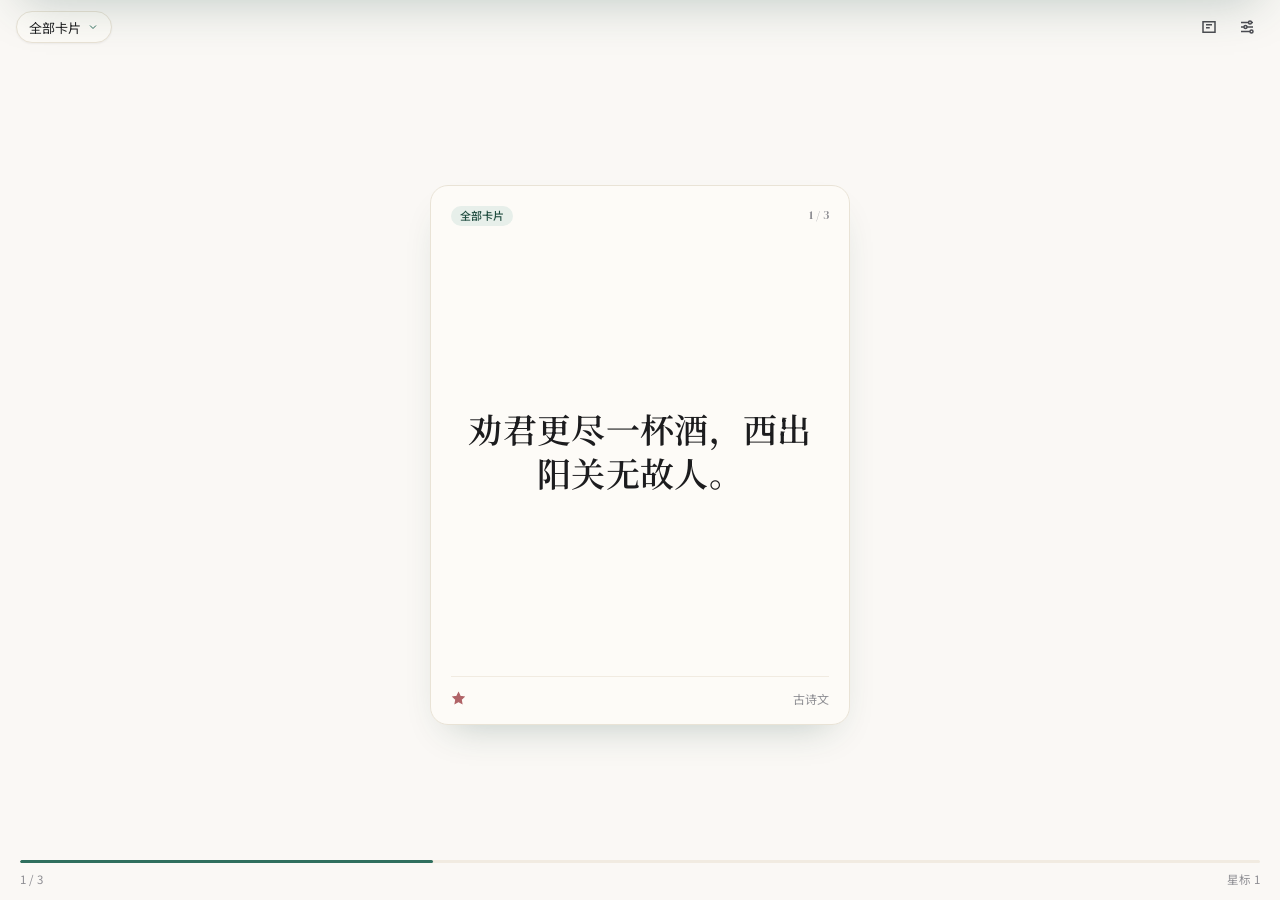
==== index.html @ 54b71133 "chore(release): 版本号升到 2.2（versionCode 4） WebDAV 修完升一版，方便确认装的是新的。" ====
<!DOCTYPE html>
<html lang="zh-CN" data-theme="light" data-fs="std">
<head>
<meta charset="UTF-8">
<meta name="viewport" content="width=device-width, initial-scale=1, viewport-fit=cover, maximum-scale=1">
<meta name="theme-color" content="#FAF8F5">
<title>闪过 Flashcards</title>
<link rel="preconnect" href="https://fonts.googleapis.com">
<link rel="preconnect" href="https://fonts.gstatic.com" crossorigin>
<link href="https://fonts.googleapis.com/css2?family=DM+Serif+Display&family=JetBrains+Mono:wght@400;500&family=Noto+Sans+SC:wght@300;400;500;700&family=Noto+Serif+SC:wght@400;600;700&display=swap" rel="stylesheet">
<style>
:root{
  --bg:#FAF8F5; --surface:#FDFBF7; --surface-2:#F4EFE7;
  --line:#E9E3D6; --line-soft:#F1EBE1;
  --ink:#1C1C1E; --ink-2:#4C4C52; --muted:#8E8E93;
  --green:#2F6F5E; --green-deep:#1F4C3F; --green-soft:#E7EFEA; --green-tint:#F1F6F3;
  --pink:#B06367; --pink-deep:#975054; --pink-soft:#F6E8E9;
  --shadow-card:0 18px 38px -20px rgba(31,76,63,.30);
  --shadow-pop:0 24px 48px -22px rgba(31,76,63,.28);
  --scrim:rgba(28,28,30,.32);
  --serif:"Noto Serif SC","Source Han Serif SC","Cambria Math","STIX Two Math","Latin Modern Math","DejaVu Sans",serif;
  --sans:"Noto Sans SC","PingFang SC","Microsoft YaHei",system-ui,sans-serif;
  --mono:"JetBrains Mono",ui-monospace,monospace;
  --fs-front:34px; --fs-back:18px;
}
[data-theme="dark"]{
  --bg:#141816; --surface:#1C211F; --surface-2:#232A27;
  --line:#2E3532; --line-soft:#262D2A;
  --ink:#E9E7E2; --ink-2:#B8B5AE; --muted:#7E8481;
  --green:#6FB39A; --green-deep:#9BD0BC; --green-soft:rgba(111,179,154,.16); --green-tint:rgba(111,179,154,.10);
  --pink:#D98C9A; --pink-deep:#E9AAB4; --pink-soft:rgba(217,140,154,.14);
  --shadow-card:0 18px 38px -20px rgba(0,0,0,.62);
  --shadow-pop:0 24px 48px -22px rgba(0,0,0,.66);
  --scrim:rgba(0,0,0,.55);
}
[data-theme="dark"] .btn--primary{color:#0F1A16}
[data-fs="lg"]{--fs-front:40px;--fs-back:20px}
[data-fs="xl"]{--fs-front:48px;--fs-back:23px}
*{box-sizing:border-box;margin:0;padding:0;-webkit-tap-highlight-color:transparent}
html,body{height:100%}
body{
  background:var(--bg);color:var(--ink);
  font-family:var(--sans);font-size:15px;line-height:1.6;
  -webkit-font-smoothing:antialiased;overscroll-behavior-y:none;overflow:hidden;
}
button{font-family:inherit;font-size:inherit;color:inherit;background:none;border:0;cursor:pointer}
input,textarea,select{font-family:inherit;font-size:inherit;color:inherit}
svg{display:block}
.serif{font-family:var(--serif)}
.num{font-family:"DM Serif Display",Georgia,serif}
.mono{font-family:var(--mono)}

#app{height:100dvh;display:flex;flex-direction:column;overflow:hidden}
.view{flex:1;display:none;flex-direction:column;min-height:0}
.view.is-active{display:flex}

/* ---------- topbar ---------- */
.topbar{
  flex:none;display:flex;align-items:center;justify-content:space-between;gap:12px;
  padding:calc(env(safe-area-inset-top) + 10px) 16px 6px;
}
.topbar__title{font-family:var(--serif);font-size:17px;font-weight:600}
.topbar__right{display:flex;gap:4px;flex:none}
.chip{
  display:inline-flex;align-items:center;gap:6px;height:32px;padding:0 12px;border-radius:999px;
  background:var(--surface);border:1px solid var(--line);font-size:13px;max-width:46vw;
  box-shadow:0 1px 2px rgba(28,28,30,.05);
}
.chip span{overflow:hidden;text-overflow:ellipsis;white-space:nowrap}
.chip svg{width:12px;height:12px;color:var(--green);flex:none}
.iconbtn{width:34px;height:34px;border-radius:50%;display:flex;align-items:center;justify-content:center;color:var(--ink-2)}
.iconbtn:active{background:var(--surface-2)}
.iconbtn svg{width:18px;height:18px}

/* ---------- study ---------- */
.stage{flex:1;display:flex;align-items:center;justify-content:center;padding:12px 20px 6px;min-height:0;touch-action:pan-y}
.card{
  width:min(86vw,420px);height:60dvh;max-height:560px;position:relative;
  perspective:1400px;touch-action:none;will-change:transform;
}
.card__inner{
  position:absolute;inset:0;transform-style:preserve-3d;
  transition:transform .42s cubic-bezier(.2,.8,.2,1);
}
.card.is-flipped .card__inner{transform:rotateY(180deg)}
.card.is-moving .card__inner{transition:none}
.card.is-out-left{animation:outL .24s cubic-bezier(.32,.02,.6,1) forwards}
.card.is-out-right{animation:outR .24s cubic-bezier(.32,.02,.6,1) forwards}
.card.is-fly-up{animation:flyUp .5s cubic-bezier(.3,.7,.3,1) forwards}
@keyframes outL{to{transform:translate3d(-118%,0,0) rotate(-14deg);opacity:0}}
@keyframes outR{to{transform:translate3d(118%,0,0) rotate(14deg);opacity:0}}
@keyframes flyUp{40%{transform:translateY(-18%) scale(.97)}100%{transform:translateY(-120%) scale(.86);opacity:0}}
.face{
  position:absolute;inset:0;backface-visibility:hidden;border-radius:18px;
  background:var(--surface);border:1px solid var(--line);box-shadow:var(--shadow-card);
  display:flex;flex-direction:column;padding:20px 20px 16px;overflow:hidden;
}
.face--back{transform:rotateY(180deg)}
.face__top{display:flex;justify-content:space-between;align-items:center;gap:10px;flex:none;font-size:12px;color:var(--muted)}
.face__body{flex:1;display:flex;align-items:center;justify-content:center;min-height:0;padding:10px 2px}
.face__body.is-top{align-items:flex-start;justify-content:flex-start}
.front-text{
  font-family:var(--serif);font-weight:600;font-size:var(--fs-front);line-height:1.28;
  text-align:center;letter-spacing:.01em;white-space:pre-wrap;word-break:break-word;
}
.back-text{
  font-family:var(--serif);font-size:var(--fs-back);line-height:1.85;color:var(--ink-2);
  white-space:pre-wrap;word-break:break-word;width:100%;text-align:left;
}
.back-text .hl{color:var(--pink-deep);border-bottom:1px solid var(--pink);padding-bottom:1px}
.face__foot{
  flex:none;display:flex;justify-content:space-between;align-items:center;gap:10px;
  padding-top:12px;border-top:1px solid var(--line-soft);font-size:12px;color:var(--muted);
}
.tag{
  display:inline-flex;align-items:center;height:20px;padding:0 9px;border-radius:999px;
  background:var(--green-soft);color:var(--green-deep);font-size:11px;font-weight:500;
  max-width:62%;overflow:hidden;text-overflow:ellipsis;white-space:nowrap;
}
.starbtn{display:flex;align-items:center;gap:5px;color:var(--muted);font-size:12px;padding:2px 0}
.starbtn svg{width:15px;height:15px}
.starbtn.is-on{color:var(--pink)}
.starbtn.pop svg{animation:pop .45s cubic-bezier(.3,1.4,.5,1)}
@keyframes pop{0%{transform:scale(1)}45%{transform:scale(1.45)}100%{transform:scale(1)}}
.footbar{flex:none;padding:6px 20px calc(env(safe-area-inset-bottom) + 12px)}
.bar{height:3px;border-radius:2px;background:var(--line-soft);overflow:hidden}
.bar i{display:block;height:100%;background:var(--green);border-radius:2px;transition:width .3s}
.footbar__row{display:flex;justify-content:space-between;font-size:11.5px;color:var(--muted);margin-top:7px}
.hint{
  position:fixed;left:50%;bottom:calc(env(safe-area-inset-bottom) + 76px);transform:translateX(-50%);
  font-size:11.5px;color:var(--muted);background:var(--surface);border:1px solid var(--line);
  padding:7px 14px;border-radius:999px;white-space:nowrap;z-index:40;
  opacity:0;pointer-events:none;transition:opacity .5s;
}
.hint.show{opacity:1}

/* ---------- overlays ---------- */
.scrim{position:fixed;inset:0;background:var(--scrim);opacity:0;pointer-events:none;transition:opacity .25s;z-index:50}
.scrim.show{opacity:1;pointer-events:auto}
.menu{
  position:fixed;z-index:70;width:222px;max-height:70dvh;overflow:auto;
  background:var(--surface);border:1px solid var(--line);border-radius:14px;box-shadow:var(--shadow-pop);
  padding:6px;opacity:0;transform:translateY(-8px);pointer-events:none;transition:opacity .18s,transform .18s;
}
.menu.show{opacity:1;transform:none;pointer-events:auto}
.menu__head{font-size:11px;color:var(--muted);padding:7px 10px 4px;letter-spacing:.06em}
.menu__item{
  display:flex;align-items:center;justify-content:space-between;gap:8px;width:100%;
  padding:9px 10px;border-radius:9px;font-size:13.5px;color:var(--ink-2);text-align:left;
}
.menu__item.is-on{background:var(--green-tint);color:var(--green-deep);font-weight:500}
.menu__item .ck{width:14px;height:14px;color:var(--green);flex:none}
.menu__item .n{font-size:11px;color:var(--muted)}
.menu__sep{height:1px;background:var(--line-soft);margin:5px 8px}
.menu__item--accent{color:var(--pink-deep);font-weight:500}
.menu__item svg{width:13px;height:13px}

/* 下拉搜索面板：从顶部滑下来的 sheet，替代原来的星标抽屉 */
.searchsheet{
  position:fixed;left:0;right:0;top:0;height:auto;max-height:min(78dvh,620px);z-index:60;
  background:var(--bg);border-bottom:1px solid var(--line);border-radius:0 0 18px 18px;
  box-shadow:var(--shadow-pop);display:flex;flex-direction:column;
  transform:translateY(-101%);transition:transform .34s cubic-bezier(.32,.72,0,1);
}
.searchsheet.show{transform:none}
.searchsheet__head{flex:none;padding:12px 14px;border-bottom:1px solid var(--line)}
.searchbox{display:flex;align-items:center;gap:9px;background:var(--surface);border:1px solid var(--line);border-radius:12px;padding:0 6px 0 12px}
.searchbox:focus-within{border-color:var(--green);box-shadow:0 0 0 3px var(--green-tint)}
.searchbox>svg{width:16px;height:16px;color:var(--muted);flex:none}
.searchbox__input{flex:1;min-width:0;border:0;background:none;outline:none;font-size:14.5px;padding:11px 0}
.searchbox__input::placeholder{color:var(--muted)}
.searchsheet__list{flex:0 1 auto;overflow-y:auto;-webkit-overflow-scrolling:touch}
.srow{display:flex;align-items:flex-start;gap:10px;width:100%;padding:11px 16px;border-bottom:1px solid var(--line-soft);text-align:left}
.srow__t{flex:1;min-width:0}
.srow__f{display:block;font-size:13.5px;white-space:nowrap;overflow:hidden;text-overflow:ellipsis}
.srow__b{display:block;margin-top:2px;font-size:11.5px;color:var(--muted);white-space:nowrap;overflow:hidden;text-overflow:ellipsis}
.srow mark{background:var(--green-tint);color:var(--green-deep);border-radius:3px;padding:0 1px}
.srow__g{flex:none;max-width:32%;padding-top:2px;font-size:11px;color:var(--muted);text-align:right;white-space:nowrap;overflow:hidden;text-overflow:ellipsis}

.modal{position:fixed;inset:0;z-index:80;display:none;align-items:center;justify-content:center;padding:20px}
.modal.show{display:flex}
.modal__box{
  width:min(420px,100%);max-height:86dvh;display:flex;flex-direction:column;
  background:var(--surface);border:1px solid var(--line);border-radius:16px;box-shadow:var(--shadow-pop);
  animation:pop .22s cubic-bezier(.3,1.2,.5,1);
}
.modal__head{display:flex;align-items:center;justify-content:space-between;padding:14px 16px 8px;flex:none}
.modal__head b{font-family:var(--serif);font-size:15.5px;font-weight:600}
.modal__body{padding:6px 16px 4px;overflow-y:auto}
.modal__foot{display:flex;gap:8px;padding:12px 16px calc(env(safe-area-inset-bottom) + 14px);flex:none}
.field{margin-bottom:12px}
.field label{display:block;font-size:12px;color:var(--muted);margin-bottom:5px}
.input,textarea.input{
  width:100%;background:var(--bg);border:1px solid var(--line);border-radius:10px;padding:9px 11px;
  font-size:14px;outline:none;resize:vertical;
}
.input:focus{border-color:var(--green);box-shadow:0 0 0 3px var(--green-tint)}
.btn{height:38px;padding:0 16px;border-radius:999px;font-size:13.5px;display:inline-flex;align-items:center;justify-content:center;gap:6px;border:1px solid transparent}
.btn--primary{background:var(--green);color:#fff}
.btn--ghost{background:var(--bg);border-color:var(--line);color:var(--ink-2)}
.btn--danger{background:transparent;border-color:var(--pink);color:var(--pink-deep)}
.btn--block{width:100%}
.btn svg{width:15px;height:15px}
.btn:disabled{opacity:.45;cursor:default}

/* ---------- library ---------- */
/* 卡片库是「固定头部 + 独立滚动列表 + 固定底栏」的三段式布局。
   底栏用 flex:none 锁定高度：一旦允许收缩，它会被压扁到只剩内边距，
   按钮随即被 overflow 裁切，表现为底栏溢出屏幕外。 */
.libhead{flex:none;z-index:6;background:var(--bg)}
.libscroll{flex:1 1 auto;min-height:0;overflow-y:auto;-webkit-overflow-scrolling:touch;overscroll-behavior:contain}
.libbar{flex:none;display:flex;gap:8px;align-items:center;padding:4px 16px 10px;overflow-x:auto;overflow-y:hidden}
.libbar::-webkit-scrollbar{display:none}
.libchips{display:flex;gap:7px;flex:none}
.cchip{
  display:inline-flex;align-items:center;gap:6px;height:29px;padding:0 12px;border-radius:999px;
  background:var(--surface);border:1px solid var(--line);font-size:12.5px;color:var(--ink-2);white-space:nowrap;flex:none;
}
.cchip.is-on{background:var(--green);border-color:var(--green);color:#fff}
.cchip.is-picked{background:var(--green-tint);border-color:var(--green);color:var(--green-deep);font-weight:500}
.cchip .x{display:inline-flex;width:13px;height:13px;align-items:center;justify-content:center;border-radius:50%;background:rgba(0,0,0,.08)}
.cchip .x svg{width:9px;height:9px}
.list{padding:0 16px 12px}
.lrow{display:flex;gap:11px;align-items:flex-start;padding:12px 0;border-bottom:1px solid var(--line-soft)}
.lrow__b{flex:1;min-width:0}
.lrow__f{font-family:var(--serif);font-size:14.5px;line-height:1.5;font-weight:600;word-break:break-word}
.lrow__k{font-size:12px;color:var(--muted);line-height:1.5;margin-top:3px;word-break:break-word}
.lrow__k.is-empty{opacity:.5}
.lrow__g{display:flex;flex-wrap:wrap;gap:5px;margin-top:6px}
.gtag{
  display:inline-flex;align-items:center;height:19px;padding:0 8px;border-radius:999px;
  background:var(--green-soft);color:var(--green-deep);font-size:10.5px;
}
.gtag.is-none{background:var(--surface-2);color:var(--muted)}
.lrow__act{display:flex;gap:2px;flex:none;margin-top:-2px}
.lrow__act button{width:28px;height:28px;border-radius:8px;display:flex;align-items:center;justify-content:center;color:var(--muted)}
.lrow__act button svg{width:14px;height:14px}
.lrow__act button.is-star{color:var(--pink)}
.lrow__act button:active{background:var(--surface-2)}
.ckbox{width:19px;height:19px;border-radius:6px;border:1.5px solid var(--line);flex:none;margin-top:2px;display:flex;align-items:center;justify-content:center}
.ckbox.is-on{background:var(--green);border-color:var(--green)}
.ckbox svg{width:12px;height:12px;color:#fff;opacity:0}
.ckbox.is-on svg{opacity:1}
.libfoot{flex:none;display:flex;gap:8px;padding:10px 16px calc(env(safe-area-inset-bottom) + 14px);border-top:1px solid var(--line);background:var(--bg)}
.libfoot .btn{flex:1;height:34px;padding:0 10px;font-size:12.5px}
/* 批量操作栏：按钮按内容均分宽度，窄屏下收缩并省略号截断，绝不横向溢出 */
.batchbar{flex:none;display:flex;gap:6px;padding:10px 16px calc(env(safe-area-inset-bottom) + 14px);border-top:1px solid var(--line);background:var(--bg)}
.batchbar .btn{flex:1 1 auto;min-width:0;height:34px;padding:0 8px;font-size:12.5px;white-space:nowrap;overflow:hidden;text-overflow:ellipsis}

/* ---------- settings ---------- */
.set{flex:1;min-height:0;overflow-y:auto;padding:0 16px 24px}
.group{margin-bottom:22px}
.group__t{font-size:11px;color:var(--muted);letter-spacing:.08em;margin:0 0 8px 2px}
.rows{background:var(--surface);border:1px solid var(--line);border-radius:14px;overflow:hidden}
.row{display:flex;align-items:center;justify-content:space-between;gap:12px;padding:12px 14px;border-bottom:1px solid var(--line-soft);min-height:48px}
.row:last-child{border-bottom:0}
.row__l{font-size:13.5px;color:var(--ink)}
.row__v{font-size:12.5px;color:var(--muted);text-align:right}
.seg{display:inline-flex;background:var(--surface-2);border-radius:999px;padding:3px;gap:2px}
.seg button{height:28px;padding:0 12px;border-radius:999px;font-size:12.5px;color:var(--ink-2)}
.seg button.is-on{background:var(--surface);color:var(--green-deep);box-shadow:0 1px 2px rgba(28,28,30,.08);font-weight:500}
.status{display:flex;align-items:center;gap:7px;font-size:12px;color:var(--green-deep);padding:9px 12px;background:var(--green-tint);border-radius:10px;margin-top:8px}
.status.is-bad{color:var(--pink-deep);background:var(--pink-soft)}
.davpath{font-size:11.5px;color:var(--muted);background:var(--bg);border:1px solid var(--line);border-radius:10px;padding:8px 11px;line-height:1.65;word-break:break-all}
.davpath code{font-family:var(--mono);font-size:11px;color:var(--ink-2)}
.davpath b{color:var(--ink-2)}
.status svg{width:13px;height:13px;flex:none}
.actions{display:flex;gap:8px;flex-wrap:wrap;padding:12px 14px;border-bottom:1px solid var(--line-soft)}
.actions:last-child{border-bottom:0}
.actions .btn{flex:1;min-width:96px;height:34px;font-size:12.5px}
.rowfield{display:block;padding:12px 14px;border-bottom:1px solid var(--line-soft)}
.rowfield:last-child{border-bottom:0}
.rowfield label{display:block;font-size:12px;color:var(--muted);margin-bottom:5px}
.rowfield .input{background:var(--bg)}

.toast{
  position:fixed;left:50%;bottom:calc(env(safe-area-inset-bottom) + 28px);transform:translate(-50%,10px);
  background:var(--ink);color:var(--bg);font-size:13px;padding:9px 16px;border-radius:999px;
  opacity:0;pointer-events:none;transition:opacity .22s,transform .22s;z-index:90;max-width:82vw;text-align:center;
}
.toast.show{opacity:1;transform:translate(-50%,0)}
.empty{padding:56px 20px;text-align:center;color:var(--muted);font-size:13px}
.deckrow{display:flex;align-items:center;gap:10px;padding:11px 14px;border-bottom:1px solid var(--line-soft)}
.deckrow:last-child{border-bottom:0}
.deckrow__n{flex:1;font-size:14px}
.deckrow__c{font-size:11.5px;color:var(--muted)}
.deckrow button{width:28px;height:28px;border-radius:8px;display:flex;align-items:center;justify-content:center;color:var(--muted)}
.deckrow button svg{width:14px;height:14px}
.pickrow{display:flex;flex-wrap:wrap;gap:7px;margin-bottom:10px}
.pickrow .cchip{height:30px}
</style>
</head>
<body>

<div id="app">

  <!-- ===== 背诵 ===== -->
  <section class="view is-active" id="vStudy">
    <header class="topbar">
      <button class="chip" id="deckChip"><span id="deckName">全部卡片</span>
        <svg viewBox="0 0 24 24" fill="none" stroke="currentColor" stroke-width="2"><path d="M6 9l6 6 6-6"/></svg>
      </button>
      <div class="topbar__right">
        <button class="iconbtn" id="btnLibrary" aria-label="卡片库">
          <svg viewBox="0 0 24 24" fill="none" stroke="currentColor" stroke-width="2"><path d="M4 5h16v14H4z"/><path d="M8 9h8M8 13h5"/></svg>
        </button>
        <button class="iconbtn" id="btnSettings" aria-label="设置">
          <svg viewBox="0 0 24 24" fill="none" stroke="currentColor" stroke-width="2"><path d="M4 6h10M18 6h2M4 12h4M12 12h8M4 18h12M20 18h0"/><circle cx="16" cy="6" r="2"/><circle cx="10" cy="12" r="2"/><circle cx="18" cy="18" r="2"/></svg>
        </button>
      </div>
    </header>

    <div class="stage" id="stage">
      <div class="card" id="card">
        <div class="card__inner" id="cardInner">
          <div class="face face--front" id="faceFront"></div>
          <div class="face face--back" id="faceBack"></div>
        </div>
      </div>
    </div>

    <div class="footbar">
      <div class="bar"><i id="progBar" style="width:0%"></i></div>
      <div class="footbar__row"><span id="footLeft"></span><span id="footRight"></span></div>
    </div>
  </section>

  <!-- ===== 卡片库 ===== -->
  <section class="view" id="vLibrary">
    <div class="libhead">
      <header class="topbar">
        <button class="iconbtn" id="libBack" aria-label="返回">
          <svg viewBox="0 0 24 24" fill="none" stroke="currentColor" stroke-width="2"><path d="M15 18l-6-6 6-6"/></svg>
        </button>
        <span class="topbar__title" id="libTitle">卡片库</span>
        <div class="topbar__right">
          <button class="iconbtn" id="libBatch" aria-label="批量管理">
            <svg viewBox="0 0 24 24" fill="none" stroke="currentColor" stroke-width="2"><path d="M9 6l6 6-6 6"/><path d="M4 6l2 2-2 2"/><path d="M4 16l2 2-2 2"/></svg>
          </button>
          <button class="iconbtn" id="libAdd" aria-label="新增卡片">
            <svg viewBox="0 0 24 24" fill="none" stroke="currentColor" stroke-width="2"><path d="M12 5v14M5 12h14"/></svg>
          </button>
        </div>
      </header>
      <div class="libbar"><div class="libchips" id="libChips"></div></div>
    </div>
    <div class="libscroll">
      <div class="list" id="libList"></div>
    </div>

    <div class="libfoot" id="libFoot">
      <button class="btn btn--ghost" id="btnImport">导入</button>
      <button class="btn btn--ghost" id="btnExportJson">导出 JSON</button>
      <button class="btn btn--ghost" id="btnExportTxt">导出 TXT</button>
      <button class="btn btn--ghost" id="btnManage">卡组</button>
    </div>
    <div class="batchbar" id="batchBar" style="display:none"></div>
  </section>

  <!-- ===== 设置 ===== -->
  <section class="view" id="vSettings">
    <header class="topbar">
      <button class="iconbtn" id="setBack" aria-label="返回">
        <svg viewBox="0 0 24 24" fill="none" stroke="currentColor" stroke-width="2"><path d="M15 18l-6-6 6-6"/></svg>
      </button>
      <span class="topbar__title">设置</span>
      <div class="topbar__right"></div>
    </header>

    <div class="set">
      <div class="group">
        <div class="group__t">外观</div>
        <div class="rows">
          <div class="row">
            <span class="row__l">主题</span>
            <div class="seg" id="segTheme">
              <button data-v="light">浅色</button><button data-v="dark">深色</button><button data-v="auto">跟随系统</button>
            </div>
          </div>
          <div class="row">
            <span class="row__l">字号</span>
            <div class="seg" id="segFs">
              <button data-v="std">标准</button><button data-v="lg">大</button><button data-v="xl">特大</button>
            </div>
          </div>
        </div>
      </div>

      <div class="group">
        <div class="group__t">WebDAV</div>
        <div class="rows">
          <div class="rowfield"><label>地址</label><input class="input" id="davUrl" placeholder="https://dav.example.com/flashcards"></div>
          <div class="rowfield"><label>账号</label><input class="input" id="davUser" placeholder="user" autocomplete="username"></div>
          <div class="rowfield"><label>密码</label><input class="input" id="davPass" type="password" placeholder="••••••••" autocomplete="current-password"></div>
          <div class="rowfield"><label>目录</label><input class="input" id="davDir" placeholder="flashcards"></div>
          <div class="rowfield"><label>备份位置</label><div class="davpath mono" id="davPath">填好地址后显示</div></div>
          <div class="rowfield"><label>坚果云</label><div class="davpath">地址填 <code>https://dav.jianguoyun.com/dav/</code>，账号填邮箱，密码填「安全选项 → 第三方应用管理 → 添加应用密码」生成的<b>应用密码</b>（不是登录密码）</div></div>
          <div class="actions">
            <button class="btn btn--ghost" id="davTest">测试连接</button>
            <button class="btn btn--primary" id="davSync">立即同步</button>
          </div>
          <div id="davStatus"></div>
        </div>
      </div>

      <div class="group">
        <div class="group__t">数据</div>
        <div class="rows">
          <div class="actions">
            <button class="btn btn--ghost" id="setImport">导入 JSON</button>
            <button class="btn btn--ghost" id="setExportJson">导出 JSON</button>
            <button class="btn btn--ghost" id="setExportTxt">导出 TXT</button>
          </div>
          <div class="actions">
            <button class="btn btn--danger" id="setClear">清空全部数据</button>
          </div>
        </div>
      </div>

      <div class="group">
        <div class="group__t">关于</div>
        <div class="rows">
          <div class="row"><span class="row__l">版本</span><span class="row__v">2.2</span></div>
          <div class="row"><span class="row__l">卡片</span><span class="row__v" id="statCards">0</span></div>
          <div class="row"><span class="row__l">卡组</span><span class="row__v" id="statGroups">0</span></div>
        </div>
      </div>
    </div>
  </section>
</div>

<div class="scrim" id="scrim"></div>
<div class="menu" id="deckMenu"></div>
<section class="searchsheet" id="searchSheet">
  <div class="searchsheet__head">
    <div class="searchbox">
      <svg viewBox="0 0 24 24" fill="none" stroke="currentColor" stroke-width="2"><circle cx="11" cy="11" r="7"/><path d="M20 20l-3.6-3.6"/></svg>
      <input class="searchbox__input" id="searchInput" type="text" placeholder="搜索卡片内容…" autocomplete="off" enterkeyhint="search" spellcheck="false">
      <button class="iconbtn" id="searchClose" aria-label="关闭搜索">
        <svg viewBox="0 0 24 24" fill="none" stroke="currentColor" stroke-width="2"><path d="M18 6L6 18M6 6l12 12"/></svg>
      </button>
    </div>
  </div>
  <div class="searchsheet__list" id="searchList"></div>
</section>

<div class="modal" id="modal">
  <div class="modal__box">
    <div class="modal__head"><b id="modalTitle"></b>
      <button class="iconbtn" id="modalClose" aria-label="关闭">
        <svg viewBox="0 0 24 24" fill="none" stroke="currentColor" stroke-width="2"><path d="M18 6L6 18M6 6l12 12"/></svg>
      </button>
    </div>
    <div class="modal__body" id="modalBody"></div>
    <div class="modal__foot" id="modalFoot"></div>
  </div>
</div>

<div class="toast" id="toast"></div>
<div class="hint" id="hint">轻点翻面 · 左右切卡 · 上滑星标 · 下拉搜索</div>
<input type="file" id="fileInput" accept=".json,application/json" hidden>

<script>
(function(){
'use strict';

/* ================= storage ================= */
const KEY='flashcards.v2';
const OLD_KEY='flashcards.v1';
const HINT_KEY='flashcards.hint.v1';
let store=null;
let ui={view:'study',group:'all',index:0,flipped:false,batch:false,sel:new Set(),libGroup:'all'};

function uid(){return Math.random().toString(36).slice(2,9)+Date.now().toString(36).slice(-4)}
function now(){return Date.now()}
const $=s=>document.querySelector(s);
const el=id=>document.getElementById(id);
function esc(s){return String(s==null?'':s).replace(/[&<>"']/g,c=>({'&':'&amp;','<':'&lt;','>':'&gt;','"':'&quot;',"'":'&#39;'}[c]))}
function hl(s){return esc(s).replace(/「([^」]*)」/g,'<span class="hl">「$1」</span>')}
function toast(msg){const t=el('toast');t.textContent=msg;t.classList.add('show');clearTimeout(t._t);t._t=setTimeout(()=>t.classList.remove('show'),1700)}
function fmt(ts){const d=new Date(ts);const p=n=>String(n).padStart(2,'0');return `${d.getFullYear()}-${p(d.getMonth()+1)}-${p(d.getDate())} ${p(d.getHours())}:${p(d.getMinutes())}`}

/* ================= seed / migrate ================= */
/* 首次打开时的示例数据：只放 3 张卡片，覆盖三个不同类型（古诗文 / 单词 / 公式），
   够看清每个卡组长什么样，又不会淹没用户自己的内容。
   「设置 → 清空全部数据」会把这些示例一并清掉。 */
function seed(){
  const t=now();
  const G=(name)=>({id:uid(),name:name,updatedAt:t});
  const gs={};['古诗文','单词','数理公式'].forEach(n=>gs[n]=G(n));
  const mk=(front,back,star,g)=>({id:uid(),front:front,back:back,starred:!!star,groups:g.map(x=>gs[x].id),createdAt:t,updatedAt:t});
  const cards=[
    mk('劝君更尽一杯酒，西出阳关无故人。','请你再干了这一杯吧，向西出了阳关，就再也见不到老朋友了。',true,['古诗文']),
    mk('abandon','v. 放弃；抛弃；遗弃',false,['单词']),
    mk('a² + b² = c²','勾股定理',false,['数理公式'])
  ];
  return {version:2,cards:cards,groups:Object.values(gs),settings:{theme:'light',fs:'std',group:'all',webdav:{url:'',user:'',pass:'',dir:'flashcards'}}};
}
/* 清空内容：只删卡片与卡组，保留外观（主题/字号）与 WebDAV 配置——
   这些是偏好而不是内容，清空卡片时一并重置只会让用户莫名其妙。 */
function emptyContent(){
  store.cards=[];
  store.groups=[];
  store.settings.group='all';
}
function migrateV1(v1){
  const cards=[],groups=[];
  (v1.decks||[]).forEach(d=>{
    groups.push({id:d.id,name:d.name,updatedAt:d.updatedAt||now()});
    (d.cards||[]).forEach(c=>cards.push({id:c.id,front:c.front,back:c.back,starred:!!c.starred,groups:[d.id],createdAt:c.createdAt||now(),updatedAt:c.updatedAt||now()}));
  });
  const s=v1.settings||{};
  return {version:2,cards:cards,groups:groups,settings:Object.assign({},s,{webdav:s.webdav||{url:'',user:'',pass:'',dir:'flashcards'}})};
}
function load(){
  try{
    const raw=localStorage.getItem(KEY);
    if(raw){const d=JSON.parse(raw); if(d&&Array.isArray(d.cards)&&Array.isArray(d.groups)) return d;}
  }catch(e){}
  try{
    const old=localStorage.getItem(OLD_KEY);
    if(old){const v1=JSON.parse(old); const d=migrateV1(v1); save(d); return d;}
  }catch(e){}
  const s=seed(); save(s); return s;
}
function save(data){
  try{localStorage.setItem(KEY,JSON.stringify(data||store));}catch(e){}
}

/* ================= data helpers ================= */
function groups(){return store.groups}
function groupById(id){return store.groups.find(g=>g.id===id)}
function groupName(id){const g=groupById(id);return g?g.name:''}
function cardsOf(gid){
  if(gid==='star') return store.cards.filter(c=>c.starred);
  if(gid==='all') return store.cards.slice();
  return store.cards.filter(c=>c.groups.indexOf(gid)>=0);
}
function groupCount(gid){return cardsOf(gid).length}
function starCards(){return store.cards.filter(c=>c.starred)}
function findCard(id){return store.cards.find(c=>c.id===id)}
function cardGroupNames(c){
  if(!c.groups||!c.groups.length) return [];
  return c.groups.map(groupName).filter(Boolean);
}
function touchCard(c){c.updatedAt=now()}
function touchGroup(g){if(g)g.updatedAt=now()}
function currentLabel(){
  if(ui.group==='star') return '星标';
  if(ui.group==='all') return '全部卡片';
  return groupName(ui.group)||'全部卡片';
}

/* ================= theme ================= */
function applyTheme(){
  const s=store.settings;
  const sysDark=window.matchMedia&&window.matchMedia('(prefers-color-scheme: dark)').matches;
  const theme=s.theme==='auto'?(sysDark?'dark':'light'):s.theme;
  document.documentElement.setAttribute('data-theme',theme);
  document.documentElement.setAttribute('data-fs',s.fs||'std');
  document.querySelector('meta[name=theme-color]').setAttribute('content',theme==='dark'?'#141816':'#FAF8F5');
  if(window.Android&&window.Android.setStatusBar){
    try{window.Android.setStatusBar(theme==='dark'?'#141816':'#FAF8F5',theme!=='dark');}catch(e){}
  }
  el('segTheme').querySelectorAll('button').forEach(b=>b.classList.toggle('is-on',b.dataset.v===s.theme));
  el('segFs').querySelectorAll('button').forEach(b=>b.classList.toggle('is-on',b.dataset.v===(s.fs||'std')));
}

/* ================= study view ================= */
const cardEl=el('card'), innerEl=el('cardInner');

function renderStudy(){
  const cards=cardsOf(ui.group);
  if(ui.index>=cards.length) ui.index=Math.max(0,cards.length-1);
  if(ui.index<0) ui.index=0;
  const c=cards[ui.index];
  const label=currentLabel();
  el('deckName').textContent=label;

  if(!c){
    el('faceFront').innerHTML=`<div class="face__top"><span class="tag">${esc(label)}</span><span class="num">0 / 0</span></div>
      <div class="face__body"><p class="front-text" style="color:var(--muted);font-size:20px">暂无卡片</p></div>
      <div class="face__foot"><span></span><span></span></div>`;
    el('faceBack').innerHTML=`<div class="face__top"><span class="tag">答案</span><span class="num">0 / 0</span></div>
      <div class="face__body"></div><div class="face__foot"><span></span><span></span></div>`;
  }else{
    const names=cardGroupNames(c);
    const src=names.length?names.join(' · '):'未分组';
    const num=`${ui.index+1} / ${cards.length}`;
    const starBtn=(on)=>`<button class="starbtn ${on?'is-on':''}" data-star="${c.id}">
          <svg viewBox="0 0 24 24" fill="${on?'currentColor':'none'}" stroke="currentColor" stroke-width="2"><path d="M12 3l2.6 5.6 6 .8-4.4 4.2 1.1 6-5.3-3-5.3 3 1.1-6L3.4 9.4l6-.8z"/></svg>
        </button>`;
    el('faceFront').innerHTML=`
      <div class="face__top"><span class="tag">${esc(label)}</span><span class="num">${num}</span></div>
      <div class="face__body"><p class="front-text">${esc(c.front||'')}</p></div>
      <div class="face__foot">${starBtn(c.starred)}<span>${esc(src)}</span></div>`;
    el('faceBack').innerHTML=`
      <div class="face__top"><span class="tag">答案</span><span class="num">${num}</span></div>
      <div class="face__body is-top"><p class="back-text">${c.back?hl(c.back):''}</p></div>
      <div class="face__foot">${starBtn(c.starred)}<span>${esc(src)}</span></div>`;
  }
  el('progBar').style.width=cards.length?((ui.index+1)/cards.length*100)+'%':'0%';
  el('footLeft').textContent=cards.length?`${ui.index+1} / ${cards.length}`:'0 / 0';
  el('footRight').textContent=`星标 ${starCards().length}`;
}

function flip(){
  ui.flipped=!ui.flipped;
  cardEl.classList.toggle('is-flipped',ui.flipped);
}
/* 滑出与换卡：单一连续动作，不回弹、不二次动画 */
function goCard(dir,animate){
  const cards=cardsOf(ui.group);
  if(!cards.length) return;
  const next=ui.index+dir;
  if(next<0||next>=cards.length){
    cardEl.classList.remove('is-out-left','is-out-right');
    cardEl.style.transition='transform .3s cubic-bezier(.25,.8,.3,1)';
    cardEl.style.transform='';
    return;
  }
  const commit=()=>{ui.index=next;ui.flipped=false;cardEl.classList.remove('is-flipped');renderStudy();};
  if(animate){
    cardEl.style.opacity='0';
    cardEl.classList.remove('is-out-left','is-out-right');
    void cardEl.offsetWidth;
    cardEl.classList.add(dir>0?'is-out-left':'is-out-right');
    setTimeout(()=>{
      cardEl.classList.remove('is-out-left','is-out-right');
      cardEl.style.transform='';
      cardEl.style.transition='';
      commit();
      cardEl.style.opacity='';
    },235);
  }else commit();
}
function toggleStar(id,force){
  const c=findCard(id); if(!c) return;
  const next=(force!==undefined)?force:!c.starred;
  if(next===c.starred) return;
  c.starred=next;touchCard(c);save();
  renderStudy();
  if(ui.view==='library')renderLib();
}
function starCurrent(){
  const cards=cardsOf(ui.group);const c=cards[ui.index];if(!c) return;
  if(c.starred){toast('已在星标');return;}
  cardEl.classList.add('is-fly-up');
  setTimeout(()=>{toggleStar(c.id,true);},300);
  setTimeout(()=>{
    cardEl.classList.remove('is-fly-up');
    cardEl.style.transition='';
    cardEl.style.transform='';
    renderStudy();
    document.querySelectorAll('.starbtn').forEach(b=>b.classList.add('pop'));
    setTimeout(()=>document.querySelectorAll('.starbtn').forEach(b=>b.classList.remove('pop')),480);
    toast('已加入星标');
  },520);
}

/* ================= group menu ================= */
function openDeckMenu(){
  const chip=el('deckChip');
  const r=chip.getBoundingClientRect();
  const m=el('deckMenu');
  const items=[];
  items.push(`<button class="menu__item ${ui.group==='all'?'is-on':''}" data-g="all">
    <span>全部卡片</span>${ui.group==='all'?'<svg class="ck" viewBox="0 0 24 24" fill="none" stroke="currentColor" stroke-width="2.4"><path d="M20 6L9 17l-5-5"/></svg>':'<span class="n">'+groupCount('all')+'</span>'}</button>`);
  items.push(`<button class="menu__item ${ui.group==='star'?'is-on':''}" data-g="star">
    <span>星标</span>${ui.group==='star'?'<svg class="ck" viewBox="0 0 24 24" fill="none" stroke="currentColor" stroke-width="2.4"><path d="M20 6L9 17l-5-5"/></svg>':'<span class="n">'+groupCount('star')+'</span>'}</button>`);
  items.push(`<div class="menu__sep"></div>`);
  items.push(`<div class="menu__head">卡组</div>`);
  store.groups.forEach(g=>{
    const on=ui.group===g.id;
    items.push(`<button class="menu__item ${on?'is-on':''}" data-g="${g.id}">
      <span>${esc(g.name)}</span>${on?'<svg class="ck" viewBox="0 0 24 24" fill="none" stroke="currentColor" stroke-width="2.4"><path d="M20 6L9 17l-5-5"/></svg>':'<span class="n">'+groupCount(g.id)+'</span>'}</button>`);
  });
  items.push(`<div class="menu__sep"></div>`);
  items.push(`<button class="menu__item menu__item--accent" data-act="newgroup"><span>＋ 新建卡组</span></button>`);
  items.push(`<button class="menu__item" data-act="manage"><span>管理卡组</span></button>`);
  /* 星标抽屉已下线，星标的批量操作挪到这里 */
  if(groupCount('star')>0) items.push(`<button class="menu__item" data-act="clearstar"><span>清空星标</span></button>`);
  m.innerHTML=items.join('');
  m.style.left=Math.max(12,Math.min(r.left,window.innerWidth-234))+'px';
  m.style.top=(r.bottom+8)+'px';
  m.classList.add('show');
  el('scrim').classList.add('show');
}
function closeDeckMenu(){
  el('deckMenu').classList.remove('show');
  if(!el('searchSheet').classList.contains('show')) el('scrim').classList.remove('show');
}

/* ================= search sheet ================= */
/* 下拉搜索面板：匹配卡片的正面与背面，命中处高亮，点击结果直接跳到该卡片。 */
function matchCards(kw){
  const k=(kw||'').trim().toLowerCase();
  if(!k) return [];
  return store.cards.filter(c=>((c.front||'')+'\n'+(c.back||'')).toLowerCase().indexOf(k)>=0);
}
/* 先在原文里定位下标、再分段转义 —— 直接对转义后的串做 indexOf 会因为
   & < > 被展开成 HTML 实体而下标错位，导致高亮落在错误的位置。 */
function markHit(text,kw){
  const raw=String(text==null?'':text);
  if(!kw) return esc(raw);
  const i=raw.toLowerCase().indexOf(kw.toLowerCase());
  if(i<0) return esc(raw);
  return esc(raw.slice(0,i))+'<mark>'+esc(raw.slice(i,i+kw.length))+'</mark>'+esc(raw.slice(i+kw.length));
}
function renderSearch(){
  const kw=(el('searchInput').value||'').trim();
  const list=kw?matchCards(kw):[];
  el('searchList').innerHTML=kw
    ? (list.length
        ? list.map(c=>`<button class="srow" data-jump="${c.id}">
            <span class="srow__t">
              <span class="srow__f">${markHit(c.front,kw)}</span>
              <span class="srow__b">${markHit(c.back,kw)}</span>
            </span>
            <span class="srow__g">${esc(cardGroupNames(c).join(' · ')||'未分组')}</span>
          </button>`).join('')
        : `<div class="empty">没有匹配「${esc(kw)}」的卡片</div>`)
    : `<div class="empty">输入关键词搜索卡片的正面或背面</div>`;
}
function openSearch(){
  renderSearch();
  el('searchSheet').classList.add('show');
  el('scrim').classList.add('show');
}
function closeSearch(){
  el('searchSheet').classList.remove('show');
  el('searchInput').blur();
  if(!el('deckMenu').classList.contains('show')) el('scrim').classList.remove('show');
}
/* 从搜索结果跳到某张卡片：统一切到「全部卡片」上下文再定位。
   搜索是跨卡组的，若沿用当前卡组上下文，结果与背诵内容会对不上。 */
function jumpToCard(id){
  const c=findCard(id); if(!c) return;
  ui.group='all'; store.settings.group='all';
  ui.index=Math.max(0,cardsOf('all').findIndex(x=>x.id===id));
  ui.flipped=false; cardEl.classList.remove('is-flipped');
  save(); closeSearch(); show('study'); renderStudy();
  toast('已跳转到该卡片');
}

/* ================= gestures ================= */
let g=null, lastMoved=0;
const TH={swipeRatio:.28,swipeVel:.5,starPx:64,searchPx:80,tapPx:8};

function onDown(e){
  if(e.target.closest('button,input,textarea,a,.menu,.modal,.searchsheet,.libfoot,.batchbar,.topbar,.set,.libbar')) return;
  if(ui.view!=='study') return;
  const isCard=cardEl.contains(e.target);
  g={x:e.clientX,y:e.clientY,t:performance.now(),mode:null,isCard:isCard,moved:0};
  if(isCard) cardEl.classList.add('is-moving');
  window.addEventListener('pointermove',onMove,{passive:false});
  window.addEventListener('pointerup',onUp);
  window.addEventListener('pointercancel',onUp);
}
function onMove(e){
  if(!g) return;
  const dx=e.clientX-g.x, dy=e.clientY-g.y;
  g.moved=Math.max(g.moved,Math.hypot(dx,dy));
  if(!g.mode&&g.moved>TH.tapPx){
    if(Math.abs(dy)>Math.abs(dx)*1.2) g.mode=dy<0?'star':'search';
    else if(Math.abs(dx)>Math.abs(dy)*1.2) g.mode=g.isCard?'swipe':null;
    else g.mode=null;
  }
  if(g.mode==='swipe'){
    e.preventDefault();
    cardEl.style.transition='none';
    cardEl.style.transform=`translate3d(${dx}px,0,0) rotate(${dx*0.04}deg)`;
  }else if(g.mode==='star'){
    e.preventDefault();
    const y=Math.max(dy,-130);
    cardEl.style.transition='none';
    cardEl.style.transform=`translate3d(0,${y}px,0) scale(${1+y/700})`;
  }else if(g.mode==='search'){
    e.preventDefault();
    const d=el('searchSheet');
    if(!d.classList.contains('show')){d.classList.add('show');el('scrim').classList.add('show');renderSearch();}
    d.style.transition='none';
    d.style.transform=`translateY(${Math.max(0,dy-2)}px)`;
  }
}
function onUp(e){
  window.removeEventListener('pointermove',onMove);
  window.removeEventListener('pointerup',onUp);
  window.removeEventListener('pointercancel',onUp);
  if(!g) return;
  const dx=e.clientX-g.x, dy=e.clientY-g.y;
  const dt=Math.max(1,performance.now()-g.t);
  const mode=g.mode, moved=g.moved;
  lastMoved=moved;
  g=null;
  cardEl.classList.remove('is-moving');
  const d=el('searchSheet');

  if(!mode){
    cardEl.style.transition='transform .3s cubic-bezier(.25,.8,.3,1)';
    cardEl.style.transform='';
    return;
  }
  if(mode==='swipe'){
    const w=cardEl.offsetWidth||1;
    const fast=Math.abs(dx)/dt>TH.swipeVel&&Math.abs(dx)>40;
    if(Math.abs(dx)>w*TH.swipeRatio||fast){
      /* 保持当前位移，直接飞出：跟手 → 滑出是同一段动作 */
      cardEl.style.transition='none';
      goCard(dx<0?1:-1,true);
    }else{
      cardEl.style.transition='transform .28s cubic-bezier(.25,.8,.3,1)';
      cardEl.style.transform='';
    }
  }else if(mode==='star'){
    if(dy<-TH.starPx){
      cardEl.style.transition='none';
      starCurrent();
    }else{
      cardEl.style.transition='transform .28s cubic-bezier(.25,.8,.3,1)';
      cardEl.style.transform='';
    }
  }else if(mode==='search'){
    if(dy>TH.searchPx){
      d.style.transition='transform .34s cubic-bezier(.32,.72,0,1)';
      d.style.transform='translateY(0)';
      setTimeout(()=>{d.style.transition='';d.style.transform='';},360);
      /* 面板落定后再聚焦，键盘弹出更稳 */
      setTimeout(()=>{try{el('searchInput').focus()}catch(e){}},340);
    }else{
      d.style.transition='transform .26s ease';
      d.style.transform='translateY(-101%)';
      setTimeout(()=>{
        d.classList.remove('show');d.style.transition='';d.style.transform='';
        if(!el('deckMenu').classList.contains('show')) el('scrim').classList.remove('show');
      },280);
    }
  }
}
document.addEventListener('pointerdown',onDown);
cardInner.addEventListener('click',e=>{
  if(e.target.closest('.starbtn')) return;
  if(lastMoved>TH.tapPx) return;
  flip();
});
document.addEventListener('click',e=>{
  const sb=e.target.closest('[data-star]');
  if(sb){toggleStar(sb.dataset.star);return;}
});

/* ================= library ================= */
function renderLib(){
  const chips=[`<button class="cchip ${ui.libGroup==='all'?'is-on':''}" data-lg="all">全部卡片</button>`];
  store.groups.forEach(g=>{
    chips.push(`<button class="cchip ${ui.libGroup===g.id?'is-on':''}" data-lg="${g.id}">${esc(g.name)}</button>`);
  });
  el('libChips').innerHTML=chips.join('');

  const rows=cardsOf(ui.libGroup);
  if(ui.batch){
    el('libList').innerHTML=rows.length?rows.map(c=>`
      <div class="lrow">
        <button class="ckbox ${ui.sel.has(c.id)?'is-on':''}" data-sel="${c.id}"><svg viewBox="0 0 24 24" fill="none" stroke="currentColor" stroke-width="3"><path d="M20 6L9 17l-5-5"/></svg></button>
        <div class="lrow__b">
          <div class="lrow__f">${esc(c.front||'')}</div>
          <div class="lrow__k ${c.back?'':'is-empty'}">${esc(c.back||'—')}</div>
        </div>
      </div>`).join(''):`<div class="empty">暂无卡片</div>`;
  }else{
    el('libList').innerHTML=rows.length?rows.map(c=>{
      const names=cardGroupNames(c);
      const tags=names.length?names.map(n=>`<span class="gtag">${esc(n)}</span>`).join(''):`<span class="gtag is-none">未分组</span>`;
      return `<div class="lrow">
        <div class="lrow__b">
          <div class="lrow__f">${esc(c.front||'')}</div>
          <div class="lrow__k ${c.back?'':'is-empty'}">${esc(c.back||'—')}</div>
          <div class="lrow__g">${tags}</div>
        </div>
        <div class="lrow__act">
          <button class="${c.starred?'is-star':''}" data-star="${c.id}" aria-label="星标"><svg viewBox="0 0 24 24" fill="${c.starred?'currentColor':'none'}" stroke="currentColor" stroke-width="2"><path d="M12 3l2.6 5.6 6 .8-4.4 4.2 1.1 6-5.3-3-5.3 3 1.1-6L3.4 9.4l6-.8z"/></svg></button>
          <button data-edit="${c.id}" aria-label="编辑"><svg viewBox="0 0 24 24" fill="none" stroke="currentColor" stroke-width="2"><path d="M12 20h9"/><path d="M16.5 3.5a2.1 2.1 0 013 3L7 19l-4 1 1-4z"/></svg></button>
          <button data-del="${c.id}" aria-label="删除"><svg viewBox="0 0 24 24" fill="none" stroke="currentColor" stroke-width="2"><path d="M3 6h18M8 6V4h8v2M6 6l1 14h10l1-14"/></svg></button>
        </div>
      </div>`;}).join(''):`<div class="empty">暂无卡片</div>`;
  }
  el('libTitle').textContent=ui.batch?`已选 ${ui.sel.size}`:'卡片库';
  el('libFoot').style.display=ui.batch?'none':'flex';
  el('batchBar').style.display=ui.batch?'flex':'none';
  if(ui.batch){
    el('batchBar').innerHTML=`
      <button class="btn btn--ghost" data-b="all">全选</button>
      <button class="btn btn--ghost" data-b="add">加入卡组</button>
      <button class="btn btn--ghost" data-b="remove">移出卡组</button>
      <button class="btn btn--danger" data-b="del">删除</button>
      <button class="btn btn--ghost" data-b="exit">退出</button>`;
  }
}

/* ================= modal ================= */
let modalOnClose=null;
function openModal(title,bodyHTML,buttons,onClose){
  el('modalTitle').textContent=title;
  el('modalBody').innerHTML=bodyHTML;
  el('modalFoot').innerHTML='';
  buttons.forEach(b=>{
    const btn=document.createElement('button');
    btn.className='btn '+(b.cls||'btn--ghost');
    btn.textContent=b.text;
    btn.style.flex=b.flex||'1';
    btn.onclick=()=>{ if(b.fn&&b.fn()===false) return; closeModal(); };
    el('modalFoot').appendChild(btn);
  });
  modalOnClose=onClose||null;
  el('modal').classList.add('show');
  el('scrim').classList.add('show');
  setTimeout(()=>{const f=el('modalBody').querySelector('input,textarea');if(f)f.focus();},60);
}
function closeModal(){
  el('modal').classList.remove('show');
  if(modalOnClose){const f=modalOnClose;modalOnClose=null;f();}
  if(!el('searchSheet').classList.contains('show')&&!el('deckMenu').classList.contains('show')) el('scrim').classList.remove('show');
}
el('modalBody').addEventListener('click',e=>{
  const ren=e.target.closest('[data-ren]');
  if(ren){renameGroup(ren.dataset.ren);return;}
  const dd=e.target.closest('[data-gdel]');
  if(dd){delGroup(dd.dataset.gdel);return;}
  const pk=e.target.closest('[data-pick]');
  if(pk){pk.classList.toggle('is-picked');return;}
});
el('modalClose').onclick=closeModal;
el('modal').addEventListener('click',e=>{if(e.target===el('modal'))closeModal()});

/* ================= card editor ================= */
function groupPicker(selected,idPrefix){
  const chips=store.groups.map(g=>`
    <button class="cchip ${selected.indexOf(g.id)>=0?'is-picked':''}" data-pick="${g.id}" data-pk="${idPrefix}">${esc(g.name)}</button>`).join('');
  return `<div class="pickrow" id="${idPrefix}">${chips||'<span class="dim">暂无卡组</span>'}</div>
    <input class="input" id="${idPrefix}New" placeholder="新建卡组" style="margin-bottom:12px">`;
}
function pickedGroups(prefix){
  const ids=[];
  document.querySelectorAll(`#${prefix} [data-pick].is-picked`).forEach(el=>ids.push(el.dataset.pick));
  return ids;
}
function editCard(cardId,presetGroups){
  const c=cardId?findCard(cardId):null;
  const isNew=!c;
  const cur=c||{id:uid(),front:'',back:'',groups:(presetGroups||[]).slice()};
  const sel=cur.groups||[];
  openModal(isNew?'新增卡片':'编辑卡片',`
    <div class="field"><label>正面</label><textarea class="input" id="edFront" rows="3" placeholder="正面">${esc(cur.front)}</textarea></div>
    <div class="field"><label>背面</label><textarea class="input" id="edBack" rows="5" placeholder="背面">${esc(cur.back)}</textarea></div>
    <div class="field"><label>卡组</label>${groupPicker(sel,'edGroups')}</div>
  `,[
    {text:'取消'},
    {text:'保存',cls:'btn--primary',fn:()=>{
      const front=el('edFront').value.trim();
      const back=el('edBack').value.trim();
      if(!front){toast('正面不能为空');return false;}
      const gs=pickedGroups('edGroups');
      const nn=el('edGroupsNew').value.trim();
      if(nn){
        const g={id:uid(),name:nn,updatedAt:now()};
        store.groups.push(g); gs.push(g.id);
      }
      if(isNew){
        store.cards.push({id:cur.id,front:front,back:back,starred:false,groups:gs,createdAt:now(),updatedAt:now()});
      }else{
        c.front=front;c.back=back;c.groups=gs;touchCard(c);
      }
      save();renderLib();renderStudy();
    }}
  ]);
}

/* ================= group manager ================= */
function manageGroups(){
  const rows=store.groups.map(g=>`
    <div class="deckrow">
      <span class="deckrow__n">${esc(g.name)}</span>
      <span class="deckrow__c">${groupCount(g.id)}</span>
      <button data-ren="${g.id}" aria-label="重命名"><svg viewBox="0 0 24 24" fill="none" stroke="currentColor" stroke-width="2"><path d="M12 20h9"/><path d="M16.5 3.5a2.1 2.1 0 013 3L7 19l-4 1 1-4z"/></svg></button>
      <button data-gdel="${g.id}" aria-label="删除"><svg viewBox="0 0 24 24" fill="none" stroke="currentColor" stroke-width="2"><path d="M3 6h18M8 6V4h8v2M6 6l1 14h10l1-14"/></svg></button>
    </div>`).join('');
  openModal('管理卡组',`<div class="rows" style="border:0">${rows||'<div class="empty">暂无卡组</div>'}</div>`,[
    {text:'新建卡组',cls:'btn--primary',fn:()=>{setTimeout(newGroup,180);}},
    {text:'完成'}
  ]);
}
function newGroup(){
  openModal('新建卡组',`<div class="field"><label>名称</label><input class="input" id="ngName" placeholder="如：英语四级"></div>`,[
    {text:'取消'},
    {text:'创建',cls:'btn--primary',fn:()=>{
      const n=el('ngName').value.trim();
      if(!n){toast('名称不能为空');return false;}
      store.groups.push({id:uid(),name:n,updatedAt:now()});
      save();renderLib();renderStudy();toast('已创建');
    }}
  ]);
}
function renameGroup(id){
  const g=groupById(id);if(!g)return;
  openModal('重命名卡组',`<div class="field"><label>名称</label><input class="input" id="rgName" value="${esc(g.name)}"></div>`,[
    {text:'取消'},
    {text:'保存',cls:'btn--primary',fn:()=>{
      const n=el('rgName').value.trim();
      if(!n){toast('名称不能为空');return false;}
      g.name=n;touchGroup(g);save();renderLib();renderStudy();
      setTimeout(manageGroups,60);return false;
    }}
  ]);
}
function delGroup(id){
  const g=groupById(id);if(!g)return;
  const n=groupCount(id);
  openModal('删除卡组',`<p style="font-size:13.5px;color:var(--ink-2)">${esc(g.name)} · ${n} 张卡片将移出该卡组</p>`,[
    {text:'取消'},
    {text:'删除',cls:'btn--danger',fn:()=>{
      store.groups=store.groups.filter(x=>x.id!==id);
      store.cards.forEach(c=>{c.groups=c.groups.filter(x=>x!==id);touchCard(c);});
      if(ui.group===id){ui.group='all';ui.index=0;store.settings.group='all';}
      if(ui.libGroup===id) ui.libGroup='all';
      save();renderLib();renderStudy();toast('已删除');
      setTimeout(manageGroups,60);return false;
    }}
  ]);
}

/* ================= batch group ops ================= */
function batchGroups(mode){
  const selIds=[...ui.sel];
  const pre=mode==='add'?[]:[];
  openModal(mode==='add'?'加入卡组':'移出卡组',`
    ${groupPicker(pre,'bgGroups')}
    <input class="input" id="bgNew" placeholder="新建卡组">
  `,[
    {text:'取消'},
    {text:'确定',cls:'btn--primary',fn:()=>{
      const gs=pickedGroups('bgGroups');
      const nn=el('bgNew').value.trim();
      if(nn){const g={id:uid(),name:nn,updatedAt:now()};store.groups.push(g);gs.push(g.id);}
      if(!gs.length) return false;
      store.cards.forEach(c=>{
        if(!ui.sel.has(c.id)) return;
        if(mode==='add') gs.forEach(gid=>{if(c.groups.indexOf(gid)<0)c.groups.push(gid);});
        else c.groups=c.groups.filter(gid=>gs.indexOf(gid)<0);
        touchCard(c);
      });
      save();ui.sel.clear();renderLib();renderStudy();
    }}
  ]);
}

/* ================= import / export ================= */
function download(name,content,type){
  if(window.Android&&window.Android.saveFile){
    try{window.Android.saveFile(name,content,type||'application/json');toast('已保存到「下载」');return;}catch(e){}
  }
  const blob=new Blob([content],{type:type||'application/json;charset=utf-8'});
  const url=URL.createObjectURL(blob);
  const a=document.createElement('a');a.href=url;a.download=name;document.body.appendChild(a);a.click();
  setTimeout(()=>{URL.revokeObjectURL(url);a.remove();},400);
}
function exportJson(){download('flashcards-'+new Date().toISOString().slice(0,10)+'.json',JSON.stringify(store,null,2));toast('已导出 JSON')}
function exportTxt(){
  let out='';
  store.groups.forEach(g=>{
    const cs=store.cards.filter(c=>c.groups.indexOf(g.id)>=0);
    if(!cs.length) return;
    out+=`# ${g.name}\n`;
    cs.forEach(c=>{out+=`【正面】${c.front||''}\n【背面】${c.back||''}\n\n`;});
  });
  const none=store.cards.filter(c=>!c.groups.length);
  if(none.length){
    out+='# 未分组\n';
    none.forEach(c=>{out+=`【正面】${c.front||''}\n【背面】${c.back||''}\n\n`;});
  }
  download('flashcards-'+new Date().toISOString().slice(0,10)+'.txt',out,'text/plain;charset=utf-8');
  toast('已导出 TXT');
}
function mergeStore(local,remote){
  const out=JSON.parse(JSON.stringify(local));
  (remote.groups||[]).forEach(rg=>{
    const lg=out.groups.find(g=>g.id===rg.id);
    if(!lg){out.groups.push(JSON.parse(JSON.stringify(rg)));return;}
    if((rg.updatedAt||0)>(lg.updatedAt||0)){lg.name=rg.name;lg.updatedAt=rg.updatedAt;}
  });
  (remote.cards||[]).forEach(rc=>{
    const lc=out.cards.find(c=>c.id===rc.id);
    if(!lc){out.cards.push(JSON.parse(JSON.stringify(rc)));return;}
    if((rc.updatedAt||0)>(lc.updatedAt||0)){
      lc.front=rc.front;lc.back=rc.back;lc.starred=!!rc.starred;lc.groups=(rc.groups||[]).slice();lc.updatedAt=rc.updatedAt;
    }
  });
  return out;
}
function importJson(file){
  const r=new FileReader();
  r.onload=()=>{
    let data;
    try{data=JSON.parse(r.result);}catch(e){toast('文件格式错误');return;}
    let v2=null;
    if(data&&Array.isArray(data.cards)&&Array.isArray(data.groups)) v2=data;
    else if(data&&Array.isArray(data.decks)) v2=migrateV1(data);
    if(!v2){toast('文件格式错误');return;}
    openModal('导入',`<p style="font-size:13.5px;color:var(--ink-2)">${v2.cards.length} 张卡片 · ${v2.groups.length} 个卡组</p>`,[
      {text:'覆盖',cls:'btn--danger',fn:()=>{
        store.cards=v2.cards;store.groups=v2.groups;
        save();renderLib();renderStudy();toast('已覆盖导入');
      }},
      {text:'合并',cls:'btn--primary',fn:()=>{
        store=mergeStore(store,v2);
        save();renderLib();renderStudy();toast('已合并导入');
      }}
    ]);
  };
  r.readAsText(file);
}
el('fileInput').addEventListener('change',e=>{
  const f=e.target.files[0];if(f)importJson(f);e.target.value='';
});

/* ================= webdav ================= */
function davAuth(){
  const w=store.settings.webdav||{};
  return 'Basic '+btoa(unescape(encodeURIComponent((w.user||'')+':'+(w.pass||''))));
}
function davBase(){return ((store.settings.webdav||{}).url||'').replace(/\/+$/,'')}
/* 目录按层级拆开再逐级 URL 编码 —— 中文目录名直接拼进 URL 会被服务端拒掉 */
function davDirParts(){
  const dir=((store.settings.webdav||{}).dir||'flashcards').replace(/^\/+|\/+$/g,'');
  return dir?dir.split('/').filter(Boolean):[];
}
function davDirUrl(){
  const parts=davDirParts();
  return parts.length?davBase()+'/'+parts.map(encodeURIComponent).join('/'):davBase();
}
function davFile(){return davDirUrl()+'/flashcards.json'}
/* 请求通道：网页环境直接用 fetch。
   在 Android 宿主（window.Android 存在）时改走原生 HTTP 桥，
   以绕开 WebView 对跨域 WebDAV 请求的 CORS 限制。
   纯网页环境 window.Android 为 undefined，行为与以前完全一致。 */
async function davFetch(url,opts){
  opts=opts||{};
  if(window.Android&&window.Android.davRequest){
    const raw=window.Android.davRequest(opts.method||'GET',url,JSON.stringify(opts.headers||{}),opts.body||null);
    const res=JSON.parse(raw);
    if(res.error) throw new Error(res.error);
    return {
      ok:res.status>=200&&res.status<300,
      status:res.status,
      json:()=>JSON.parse(res.body),
      text:()=>res.body
    };
  }
  return fetch(url,opts);
}
/* 把 HTTP 状态码翻译成人话。早期版本一律只显示「上传失败」，
   用户看到坚果云里没文件，却完全不知道是密码错、没权限还是目录不存在。 */
function davErrText(status,body){
  const map={
    400:'请求格式有误',
    401:'认证失败：账号或应用密码不对',
    403:'没有权限：应用密码可能没勾选「读写」权限',
    404:'路径不存在',
    405:'服务器不支持该操作',
    409:'父目录不存在',
    413:'文件太大',
    415:'服务器不接受该内容类型',
    423:'文件被锁定',
    429:'请求过于频繁，请稍后再试',
    507:'服务器空间不足'
  };
  const b=String(body||'').replace(/<[^>]*>/g,' ').replace(/\s+/g,' ').trim().slice(0,100);
  return (map[status]||('HTTP '+status))+(b?(' · '+b):'');
}
async function davText(r){try{return await r.text()}catch(e){return ''}}
/* 逐级创建目录。WebDAV 不会自动建父目录：直接 PUT 到不存在的目录下会 409，
   坚果云等主流服务都支持 MKCOL，所以这里自己把目录建出来。 */
async function davEnsureDir(){
  const parts=davDirParts();
  if(!parts.length) return true;
  const auth={Authorization:davAuth()};
  let path=davBase();
  for(const p of parts){
    path+='/'+encodeURIComponent(p);
    let r;
    try{r=await davFetch(path,{method:'MKCOL',headers:auth});}catch(e){return false;}
    /* 201=新建成功；405=目录已存在（部分服务器用 405 表示已存在）；
       409=父目录缺失 —— 这时才真的没戏了。403 不在此中断：
       有些服务不给 MKCOL 权限但允许直接 PUT，让 PUT 自己去报错更准。 */
    if(r.status===409) return false;
  }
  return true;
}
function davPathText(){return davBase()?davFile():'填好地址后显示'}
function setStatus(msg,bad){
  el('davStatus').innerHTML=`<div class="status ${bad?'is-bad':''}"><svg viewBox="0 0 24 24" fill="none" stroke="currentColor" stroke-width="2">${bad?'<circle cx="12" cy="12" r="9"/><path d="M12 8v5M12 16h.01"/>':'<path d="M20 6L9 17l-5-5"/>'}</svg><span>${esc(msg)}</span></div>`;
}
/* 同步互斥：连点两次「立即同步」会让两个请求交错，
   后完成的那个把前一个的状态提示盖掉，可能出现「明明失败了却显示已同步」。
   这里用一把锁保证同一时刻只有一次同步在跑。 */
let davBusy=false;
async function davTest(){
  if(davBusy){setStatus('正在同步，请稍候',true);return;}
  if(!davBase()){setStatus('未填写地址',true);return;}
  setStatus('连接中…');
  const auth={Authorization:davAuth()};
  try{
    let r=await davFetch(davBase(),{method:'OPTIONS',headers:auth});
    if(!r.ok&&r.status!==405){
      r=await davFetch(davBase(),{method:'PROPFIND',headers:Object.assign({},auth,{Depth:'0'})});
    }
    if(!r.ok&&r.status!==207){
      setStatus('连接失败 · '+davErrText(r.status,await davText(r)),true);return;
    }
    /* 连接通了不等于能写：再看一眼目标目录存不存在 */
    let note='连接正常';
    try{
      const p=await davFetch(davDirUrl(),{method:'PROPFIND',headers:Object.assign({},auth,{Depth:'0'})});
      if(p.status===404||p.status===409) note='连接正常，但目录还不存在（同步时会自动创建）';
    }catch(e){}
    setStatus(note);
  }catch(e){setStatus('连接失败 · '+(e&&e.message?e.message:'网络错误'),true);}
}
async function davSync(){
  if(davBusy){setStatus('正在同步，请稍候',true);return;}
  if(!davBase()){setStatus('未填写地址',true);return;}
  davBusy=true;
  setStatus('同步中…');
  try{
    const auth={Authorization:davAuth()};
    const file=davFile();

    /* ① 先读远端。404 = 还没有备份（正常）；401/403 = 认证/权限问题，必须报出来 */
    let remote=null;
    try{
      const r=await davFetch(file,{headers:auth});
      if(r.status===401||r.status===403){
        setStatus('读取失败 · '+davErrText(r.status,await davText(r)),true);return;
      }
      if(r.ok){try{remote=await r.json()}catch(e){}}
    }catch(e){}

    /* ② 合并 */
    if(remote&&(Array.isArray(remote.cards)||Array.isArray(remote.decks))){
      const v2=(Array.isArray(remote.cards)&&Array.isArray(remote.groups))?remote:migrateV1(remote);
      store=mergeStore(store,v2);
    }

    /* ③ 目录可能还不存在，先建出来 */
    if(!(await davEnsureDir())){
      setStatus('无法创建目录 '+davDirUrl()+'，请检查目录名，或在网盘里手动建好这个文件夹',true);return;
    }

    /* ④ 上传，并且**必须检查返回码**。
          以前这里直接丢掉返回值，服务器回 401/403/409 也照样显示「已同步」，
          用户以为存上了，其实坚果云里什么都没有。 */
    const r=await davFetch(file,{method:'PUT',headers:Object.assign({},auth,{'Content-Type':'application/json'}),body:JSON.stringify(store)});
    if(!r.ok){
      setStatus('上传失败 · '+davErrText(r.status,await davText(r)),true);return;
    }
    store.settings.lastSync=now();save();
    setStatus('已同步 · '+fmt(now()));
    renderLib();renderStudy();
  }catch(e){
    setStatus('同步失败 · '+(e&&e.message?e.message:'网络错误'),true);
  }finally{
    davBusy=false;
  }
}

/* ================= views ================= */
function show(view){
  ui.view=view;
  el('vStudy').classList.toggle('is-active',view==='study');
  el('vLibrary').classList.toggle('is-active',view==='library');
  el('vSettings').classList.toggle('is-active',view==='settings');
  window.scrollTo(0,0);
  if(view==='library') renderLib();
  if(view==='settings'){
    const w=store.settings.webdav||{};
    el('davUrl').value=w.url||'';el('davUser').value=w.user||'';el('davPass').value=w.pass||'';el('davDir').value=w.dir||'';
    el('davPath').textContent=davPathText();
    el('statCards').textContent=store.cards.length;
    el('statGroups').textContent=store.groups.length;
    if(store.settings.lastSync) setStatus('上次同步 '+fmt(store.settings.lastSync));
  }
}
/* 关闭最上层的浮层（弹窗 → 搜索面板 → 卡组菜单）。
   Android 宿主用它接管返回键：先关浮层，没有浮层可关时再退出应用。 */
function closeTopOverlay(){
  if(el('modal').classList.contains('show')){closeModal();return true;}
  if(el('searchSheet').classList.contains('show')){closeSearch();return true;}
  if(el('deckMenu').classList.contains('show')){closeDeckMenu();return true;}
  return false;
}

/* ================= events ================= */
el('deckChip').onclick=e=>{e.stopPropagation();openDeckMenu()};
el('btnLibrary').onclick=()=>{ui.libGroup=ui.group==='star'?'all':ui.group;ui.batch=false;ui.sel.clear();show('library')};
el('btnSettings').onclick=()=>show('settings');
el('libBack').onclick=()=>show('study');
el('setBack').onclick=()=>show('study');
el('scrim').onclick=()=>{closeDeckMenu();closeSearch();};
el('searchInput').addEventListener('input',renderSearch);
/* ✕ 关闭面板并清空查询：面板遮住了顶部的卡组按钮，
   必须有一个明确的「收起」入口，否则只能靠点遮罩关闭。 */
el('searchClose').onclick=()=>{
  el('searchInput').value='';renderSearch();closeSearch();
};
el('searchList').addEventListener('click',e=>{
  const row=e.target.closest('[data-jump]');if(!row)return;
  jumpToCard(row.dataset.jump);
});
el('libAdd').onclick=()=>{
  const preset=(ui.libGroup&&ui.libGroup!=='all'&&ui.libGroup!=='star')?[ui.libGroup]:[];
  editCard(null,preset);
};
el('libBatch').onclick=()=>{ui.batch=!ui.batch;ui.sel.clear();renderLib()};
el('btnImport').onclick=()=>el('fileInput').click();
el('btnExportJson').onclick=exportJson;
el('btnExportTxt').onclick=exportTxt;
el('btnManage').onclick=manageGroups;
el('setImport').onclick=()=>el('fileInput').click();
el('setExportJson').onclick=exportJson;
el('setExportTxt').onclick=exportTxt;
el('setClear').onclick=()=>{
  openModal('清空数据','<p style="font-size:13.5px;color:var(--ink-2)">将删除全部卡片与卡组（含示例卡片），无法撤销。外观与 WebDAV 设置会保留。</p>',
    [{text:'取消'},{text:'清空',cls:'btn--danger',fn:()=>{
      localStorage.removeItem(OLD_KEY);
      emptyContent();save();
      ui.group='all';ui.index=0;ui.flipped=false;ui.sel.clear();ui.batch=false;ui.libGroup='all';
      cardEl.classList.remove('is-flipped');
      renderStudy();renderLib();
      el('statCards').textContent=0;el('statGroups').textContent=0;
      toast('已清空');
    }}]);
};
el('davTest').onclick=davTest;
el('davSync').onclick=davSync;
['davUrl','davUser','davPass','davDir'].forEach(id=>{
  el(id).addEventListener('input',()=>{
    store.settings.webdav=store.settings.webdav||{};
    store.settings.webdav.url=el('davUrl').value.trim();
    store.settings.webdav.user=el('davUser').value;
    store.settings.webdav.pass=el('davPass').value;
    store.settings.webdav.dir=el('davDir').value.trim()||'flashcards';
    save();
    /* 目录一改，备份位置就变了 —— 立刻显示出来，用户才知道要去网盘哪里找 */
    el('davPath').textContent=davPathText();
  });
});
el('segTheme').addEventListener('click',e=>{
  const b=e.target.closest('button');if(!b)return;
  store.settings.theme=b.dataset.v;save();applyTheme();
});
el('segFs').addEventListener('click',e=>{
  const b=e.target.closest('button');if(!b)return;
  store.settings.fs=b.dataset.v;save();applyTheme();
});
el('deckMenu').addEventListener('click',e=>{
  const g=e.target.closest('[data-g]');
  if(g){
    ui.group=g.dataset.g;ui.index=0;ui.flipped=false;
    store.settings.group=ui.group;save();
    cardEl.classList.remove('is-flipped');
    closeDeckMenu();renderStudy();return;
  }
  const a=e.target.closest('[data-act]');
  if(a){
    closeDeckMenu();
    if(a.dataset.act==='newgroup')setTimeout(newGroup,160);
    if(a.dataset.act==='manage')setTimeout(manageGroups,160);
    if(a.dataset.act==='clearstar'){
      const n=starCards().length;
      openModal('清空星标',`<p style="font-size:13.5px;color:var(--ink-2)">将取消 ${n} 张卡片的星标，卡片本身不会删除。</p>`,
        [{text:'取消'},{text:'清空星标',cls:'btn--danger',fn:()=>{
          starCards().forEach(c=>{c.starred=false;touchCard(c);});
          save();renderStudy();renderLib();toast('已清空星标');
        }}]);
    }
  }
});
el('libChips').addEventListener('click',e=>{
  const b=e.target.closest('[data-lg]');if(!b)return;
  ui.libGroup=b.dataset.lg;renderLib();
});
el('libList').addEventListener('click',e=>{
  const sel=e.target.closest('[data-sel]');
  if(sel){const id=sel.dataset.sel;ui.sel.has(id)?ui.sel.delete(id):ui.sel.add(id);renderLib();return;}
  const ed=e.target.closest('[data-edit]');
  if(ed){editCard(ed.dataset.edit);return;}
  const dl=e.target.closest('[data-del]');
  if(dl){delCard(dl.dataset.del);return;}
});
el('batchBar').addEventListener('click',e=>{
  const b=e.target.closest('[data-b]');if(!b)return;
  const act=b.dataset.b;
  if(act==='exit'){ui.batch=false;ui.sel.clear();renderLib();return;}
  if(act==='all'){
    const all=cardsOf(ui.libGroup).map(c=>c.id);
    if(ui.sel.size===all.length)ui.sel.clear();else all.forEach(id=>ui.sel.add(id));
    renderLib();return;
  }
  if(act==='add'||act==='remove'){batchGroups(act);return;}
  if(act==='del'){
    openModal('删除卡片',`<p style="font-size:13.5px;color:var(--ink-2)">${ui.sel.size} 张</p>`,[
      {text:'取消'},{text:'删除',cls:'btn--danger',fn:()=>{
        store.cards=store.cards.filter(c=>!ui.sel.has(c.id));
        save();ui.sel.clear();renderLib();renderStudy();
      }}]);
  }
});
function delCard(id){
  const c=findCard(id);if(!c)return;
  openModal('删除卡片',`<p style="font-size:13.5px;color:var(--ink-2)">${esc(c.front||'')}</p>`,[
    {text:'取消'},{text:'删除',cls:'btn--danger',fn:()=>{
      store.cards=store.cards.filter(x=>x.id!==id);
      save();renderLib();renderStudy();
    }}]);
}

document.addEventListener('keydown',e=>{
  if(e.target&&e.target.matches&&e.target.matches('input,textarea,select'))return;
  if(ui.view!=='study')return;
  if(e.key===' '||e.key==='Enter'){e.preventDefault();flip();}
  else if(e.key==='ArrowRight')goCard(1);
  else if(e.key==='ArrowLeft')goCard(-1);
  else if(e.key.toLowerCase()==='s')starCurrent();
  else if(e.key.toLowerCase()==='d')openSearch();
});

/* ================= init ================= */
store=load();
ui.group=store.settings.group||'all';
applyTheme();
renderStudy();
renderSearch();
if(!localStorage.getItem(HINT_KEY)){
  localStorage.setItem(HINT_KEY,'1');
  setTimeout(()=>{el('hint').classList.add('show');setTimeout(()=>el('hint').classList.remove('show'),3400)},700);
}
if(window.matchMedia){
  const mq=window.matchMedia('(prefers-color-scheme: dark)');
  const onChange=()=>{if(store.settings.theme==='auto')applyTheme()};
  if(mq.addEventListener)mq.addEventListener('change',onChange);
}
window.__fc={get store(){return store},get ui(){return ui},render:renderStudy,renderLib:renderLib,show:show};
window.Flashcards={view:()=>ui.view,home:()=>show('study'),back:()=>closeTopOverlay()};
})();
</script>
</body>
</html>
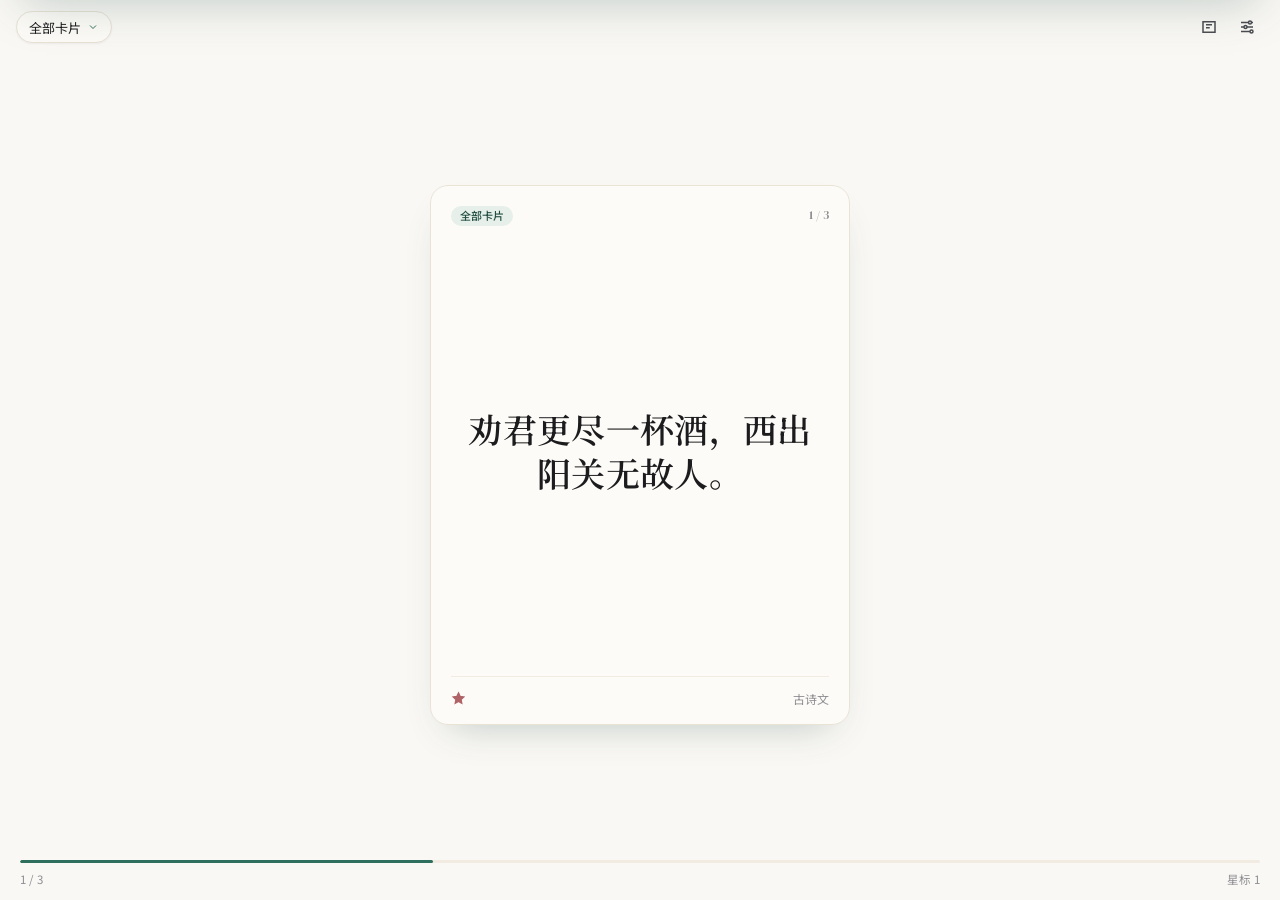
==== commit e1a0931a: "fix(study): 长内容卡片改为卡内滚动，重做纵向手势 现象：卡片正/反面文字超出卡片高度后被裁掉，完全没法看全。  根因与修复： - .face__body 没有 overflow，溢出内容被" ====
--- a/index.html
+++ b/index.html
@@ -76,7 +76,7 @@
 .stage{flex:1;display:flex;align-items:center;justify-content:center;padding:12px 20px 6px;min-height:0;touch-action:pan-y}
 .card{
   width:min(86vw,420px);height:60dvh;max-height:560px;position:relative;
-  perspective:1400px;touch-action:none;will-change:transform;
+  perspective:1400px;touch-action:pan-y;will-change:transform;
 }
 .card__inner{
   position:absolute;inset:0;transform-style:preserve-3d;
@@ -97,11 +97,19 @@
 }
 .face--back{transform:rotateY(180deg)}
 .face__top{display:flex;justify-content:space-between;align-items:center;gap:10px;flex:none;font-size:12px;color:var(--muted)}
-.face__body{flex:1;display:flex;align-items:center;justify-content:center;min-height:0;padding:10px 2px}
-.face__body.is-top{align-items:flex-start;justify-content:flex-start}
+/* 卡内正文是唯一的滚动区：长内容在这里上下滑，纵向手势不再被自研手势劫持。
+   居中用子元素的 auto 外边距，而不是在这里 align-items:center ——
+   flex 居中遇到溢出内容会上下同时裁切，auto 边距在剩余空间为负时按 0 处理，
+   于是短内容仍然居中、长内容从顶部开始可滚。 */
+.face__body{
+  flex:1;display:flex;flex-direction:column;min-height:0;padding:10px 2px;
+  overflow-y:auto;overscroll-behavior:contain;-webkit-overflow-scrolling:touch;
+}
+.face__body>*{flex:none;margin-top:auto;margin-bottom:auto}
+.face__body.is-top>*{margin-top:0;margin-bottom:auto}
 .front-text{
   font-family:var(--serif);font-weight:600;font-size:var(--fs-front);line-height:1.28;
-  text-align:center;letter-spacing:.01em;white-space:pre-wrap;word-break:break-word;
+  text-align:center;letter-spacing:.01em;white-space:pre-wrap;word-break:break-word;width:100%;
 }
 .back-text{
   font-family:var(--serif);font-size:var(--fs-back);line-height:1.85;color:var(--ink-2);
@@ -129,7 +137,7 @@
 .hint{
   position:fixed;left:50%;bottom:calc(env(safe-area-inset-bottom) + 76px);transform:translateX(-50%);
   font-size:11.5px;color:var(--muted);background:var(--surface);border:1px solid var(--line);
-  padding:7px 14px;border-radius:999px;white-space:nowrap;z-index:40;
+  padding:7px 14px;border-radius:999px;width:max-content;max-width:calc(100vw - 32px);text-align:center;line-height:1.5;z-index:40;
   opacity:0;pointer-events:none;transition:opacity .5s;
 }
 .hint.show{opacity:1}
@@ -457,7 +465,7 @@
 </div>
 
 <div class="toast" id="toast"></div>
-<div class="hint" id="hint">轻点翻面 · 左右切卡 · 上滑星标 · 下拉搜索</div>
+<div class="hint" id="hint">轻点翻面 · 左右切卡 · 长内容上下滑 · 顶部下拉搜索</div>
 <input type="file" id="fileInput" accept=".json,application/json" hidden>
 
 <script>
@@ -744,14 +752,30 @@
 }
 
 /* ================= gestures ================= */
+/* 手势状态机：只有「纵向」与「横向」两种模式。
+   纵向：只在视口顶部 1/5 内、且起点不在可滚动的卡内正文上时，才允许下拉唤出搜索；
+         其余纵向拖动交给原生滚动（长内容卡片）。
+   横向：在卡片上左右滑切卡。
+   上滑没有任何手势（星标只保留手动按钮、键盘 S 与菜单入口）。 */
 let g=null, lastMoved=0;
-const TH={swipeRatio:.28,swipeVel:.5,starPx:64,searchPx:80,tapPx:8};
+const TH={swipeRatio:.28,swipeVel:.5,searchPx:80,tapPx:8};
+
+function scrollBoxAt(target){
+  const box=target&&target.closest?target.closest('.face__body'):null;
+  if(!box) return null;
+  return box.scrollHeight-box.clientHeight>1?box:null;
+}
 
 function onDown(e){
   if(e.target.closest('button,input,textarea,a,.menu,.modal,.searchsheet,.libfoot,.batchbar,.topbar,.set,.libbar')) return;
   if(ui.view!=='study') return;
   const isCard=cardEl.contains(e.target);
-  g={x:e.clientX,y:e.clientY,t:performance.now(),mode:null,isCard:isCard,moved:0};
+  /* 起点落在「现在真的能滚」的卡内正文上：纵向一律交给原生滚动，自研手势不抢。 */
+  const box=isCard?scrollBoxAt(e.target):null;
+  g={x:e.clientX,y:e.clientY,t:performance.now(),mode:null,isCard:isCard,moved:0,
+     scroll:box,scrollTop0:box?box.scrollTop:0,
+     /* 搜索触发区在按下时就定死。等到 onMove 再看 clientY 已是当前点，起点信息已经丢了。 */
+     fromTop:e.clientY<window.innerHeight*0.2};
   if(isCard) cardEl.classList.add('is-moving');
   window.addEventListener('pointermove',onMove,{passive:false});
   window.addEventListener('pointerup',onUp);
@@ -760,9 +784,13 @@
 function onMove(e){
   if(!g) return;
   const dx=e.clientX-g.x, dy=e.clientY-g.y;
+  g.lastX=e.clientX;g.lastY=e.clientY;
   g.moved=Math.max(g.moved,Math.hypot(dx,dy));
   if(!g.mode&&g.moved>TH.tapPx){
-    if(Math.abs(dy)>Math.abs(dx)*1.2) g.mode=dy<0?'star':'search';
+    if(Math.abs(dy)>Math.abs(dx)*1.2){
+      /* 能滚的正文里：纵向不设模式；否则只有「顶部 1/5 起手 + 向下」才进搜索 */
+      g.mode=g.scroll?null:((dy>0&&g.fromTop)?'search':null);
+    }
     else if(Math.abs(dx)>Math.abs(dy)*1.2) g.mode=g.isCard?'swipe':null;
     else g.mode=null;
   }
@@ -770,11 +798,6 @@
     e.preventDefault();
     cardEl.style.transition='none';
     cardEl.style.transform=`translate3d(${dx}px,0,0) rotate(${dx*0.04}deg)`;
-  }else if(g.mode==='star'){
-    e.preventDefault();
-    const y=Math.max(dy,-130);
-    cardEl.style.transition='none';
-    cardEl.style.transform=`translate3d(0,${y}px,0) scale(${1+y/700})`;
   }else if(g.mode==='search'){
     e.preventDefault();
     const d=el('searchSheet');
@@ -788,10 +811,17 @@
   window.removeEventListener('pointerup',onUp);
   window.removeEventListener('pointercancel',onUp);
   if(!g) return;
-  const dx=e.clientX-g.x, dy=e.clientY-g.y;
+  /* pointercancel 的 clientX/Y 是 0，用最后一次 pointermove 的坐标结算，
+     否则一个已经划出去的横滑会在浏览器接管手势时被算成「向右猛滑」。 */
+  const canceled=e.type==='pointercancel';
+  const cx=(canceled&&g.lastX!==undefined)?g.lastX:e.clientX;
+  const cy=(canceled&&g.lastY!==undefined)?g.lastY:e.clientY;
+  const dx=cx-g.x, dy=cy-g.y;
   const dt=Math.max(1,performance.now()-g.t);
   const mode=g.mode, moved=g.moved;
-  lastMoved=moved;
+  const box=g.scroll, scrollTop0=g.scrollTop0;
+  /* 原生滚动动过之后不算轻点，免得滚完手一松就翻面 */
+  lastMoved=(box&&Math.abs(box.scrollTop-scrollTop0)>2)?999:moved;
   g=null;
   cardEl.classList.remove('is-moving');
   const d=el('searchSheet');
@@ -812,16 +842,9 @@
       cardEl.style.transition='transform .28s cubic-bezier(.25,.8,.3,1)';
       cardEl.style.transform='';
     }
-  }else if(mode==='star'){
-    if(dy<-TH.starPx){
-      cardEl.style.transition='none';
-      starCurrent();
-    }else{
-      cardEl.style.transition='transform .28s cubic-bezier(.25,.8,.3,1)';
-      cardEl.style.transform='';
-    }
   }else if(mode==='search'){
-    if(dy>TH.searchPx){
+    /* 搜索面板只在正常松手时吸附展开：被浏览器接管的手势不唤出面板 */
+    if(!canceled&&dy>TH.searchPx){
       d.style.transition='transform .34s cubic-bezier(.32,.72,0,1)';
       d.style.transform='translateY(0)';
       setTimeout(()=>{d.style.transition='';d.style.transform='';},360);
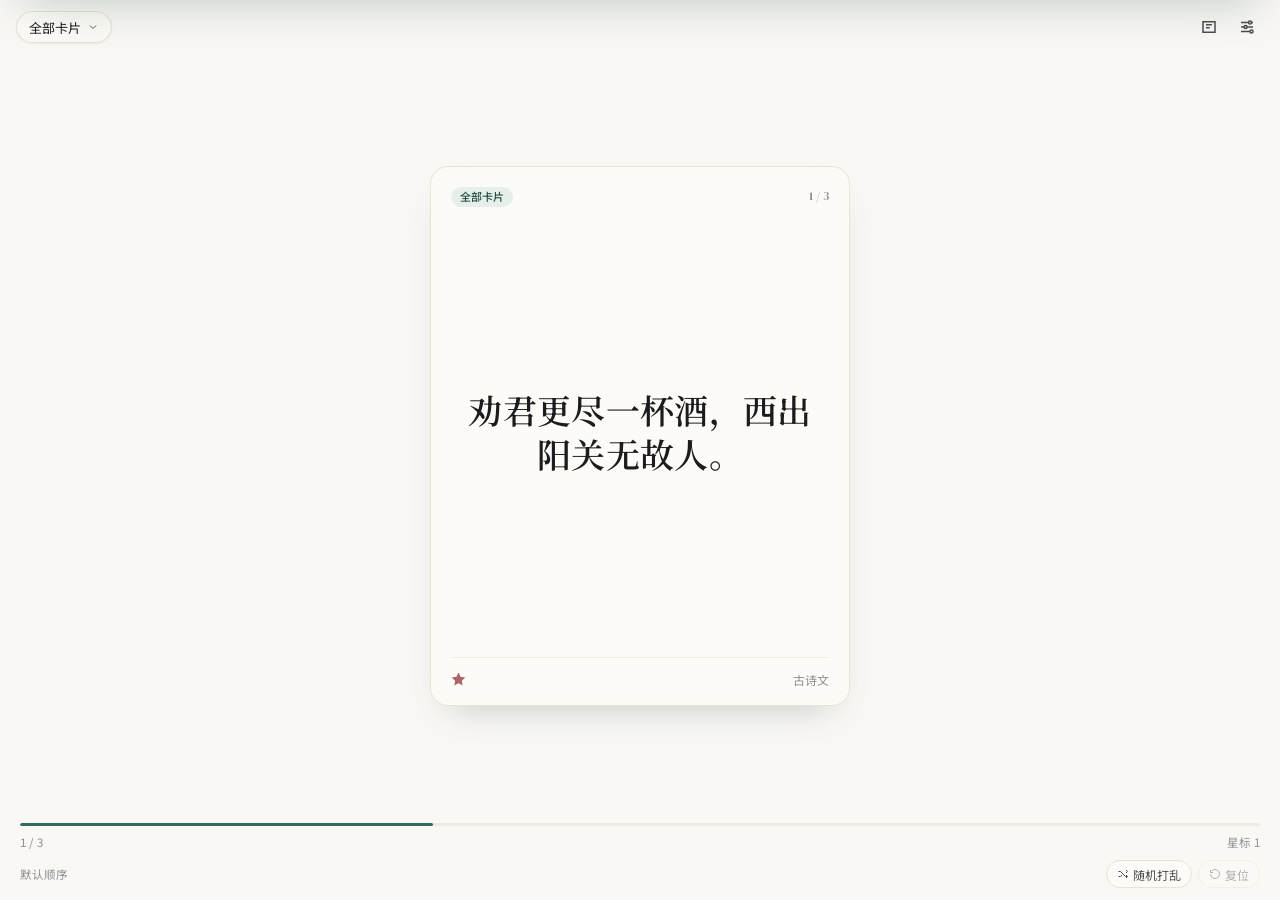
==== commit 668b7ab7: "feat(study): 首页支持随机打乱与复位，按卡组保存顺序 - settings.orders 按 all / star / 卡组 id 分别保存卡片 id 顺序 - orderedCards(" ====
--- a/index.html
+++ b/index.html
@@ -134,8 +134,23 @@
 .bar{height:3px;border-radius:2px;background:var(--line-soft);overflow:hidden}
 .bar i{display:block;height:100%;background:var(--green);border-radius:2px;transition:width .3s}
 .footbar__row{display:flex;justify-content:space-between;font-size:11.5px;color:var(--muted);margin-top:7px}
+/* 顺序工具条：状态在左，两个按钮在右；放在进度条下方，拇指容易够到 */
+.orderbar{display:flex;align-items:center;gap:6px;margin-top:9px}
+.orderbar__state{
+  flex:1;min-width:0;font-size:11.5px;color:var(--muted);
+  white-space:nowrap;overflow:hidden;text-overflow:ellipsis;
+}
+.orderbar__state.is-custom{color:var(--green-deep);font-weight:500}
+.orderbtn{
+  display:inline-flex;align-items:center;gap:4px;height:28px;padding:0 10px;
+  border-radius:999px;background:var(--surface);border:1px solid var(--line);
+  color:var(--ink-2);font-size:12px;flex:none;touch-action:manipulation;
+}
+.orderbtn:active{background:var(--surface-2)}
+.orderbtn:disabled{opacity:.42;cursor:default}
+.orderbtn svg{width:12px;height:12px}
 .hint{
-  position:fixed;left:50%;bottom:calc(env(safe-area-inset-bottom) + 76px);transform:translateX(-50%);
+  position:fixed;left:50%;bottom:calc(env(safe-area-inset-bottom) + 118px);transform:translateX(-50%);
   font-size:11.5px;color:var(--muted);background:var(--surface);border:1px solid var(--line);
   padding:7px 14px;border-radius:999px;width:max-content;max-width:calc(100vw - 32px);text-align:center;line-height:1.5;z-index:40;
   opacity:0;pointer-events:none;transition:opacity .5s;
@@ -232,7 +247,13 @@
 .lrow{display:flex;gap:11px;align-items:flex-start;padding:12px 0;border-bottom:1px solid var(--line-soft)}
 .lrow__b{flex:1;min-width:0}
 .lrow__f{font-family:var(--serif);font-size:14.5px;line-height:1.5;font-weight:600;word-break:break-word}
-.lrow__k{font-size:12px;color:var(--muted);line-height:1.5;margin-top:3px;word-break:break-word}
+/* 卡片库只展示背面摘要的前 4 行：长卡片不再把列表撑得老高，超出部分用省略号收尾。
+   用 -webkit-box + line-clamp 而不是 max-height，后者会把第 4 行从中间裁断、且没有省略号。
+   全文仍可在「编辑」弹窗里看到。 */
+.lrow__k{
+  font-size:12px;color:var(--muted);line-height:1.5;margin-top:3px;word-break:break-word;
+  display:-webkit-box;-webkit-box-orient:vertical;-webkit-line-clamp:4;overflow:hidden;
+}
 .lrow__k.is-empty{opacity:.5}
 .lrow__g{display:flex;flex-wrap:wrap;gap:5px;margin-top:6px}
 .gtag{
@@ -282,7 +303,7 @@
 .rowfield .input{background:var(--bg)}
 
 .toast{
-  position:fixed;left:50%;bottom:calc(env(safe-area-inset-bottom) + 28px);transform:translate(-50%,10px);
+  position:fixed;left:50%;bottom:calc(env(safe-area-inset-bottom) + 96px);transform:translate(-50%,10px);
   background:var(--ink);color:var(--bg);font-size:13px;padding:9px 16px;border-radius:999px;
   opacity:0;pointer-events:none;transition:opacity .22s,transform .22s;z-index:90;max-width:82vw;text-align:center;
 }
@@ -330,6 +351,17 @@
     <div class="footbar">
       <div class="bar"><i id="progBar" style="width:0%"></i></div>
       <div class="footbar__row"><span id="footLeft"></span><span id="footRight"></span></div>
+      <div class="orderbar">
+        <span class="orderbar__state" id="orderState">默认顺序</span>
+        <button class="orderbtn" id="btnShuffle" aria-label="随机打乱卡片顺序">
+          <svg viewBox="0 0 24 24" fill="none" stroke="currentColor" stroke-width="2"><path d="M3 7h4l10 10h4"/><path d="M18 14l3 3-3 3"/><path d="M3 17h4l3-3"/><path d="M18 4l3 3-3 3"/></svg>
+          <span>随机打乱</span>
+        </button>
+        <button class="orderbtn" id="btnResetOrder" aria-label="恢复默认顺序" disabled>
+          <svg viewBox="0 0 24 24" fill="none" stroke="currentColor" stroke-width="2"><path d="M3 12a9 9 0 1 0 3-6.7"/><path d="M3 4v5h5"/></svg>
+          <span>复位</span>
+        </button>
+      </div>
     </div>
   </section>
 
@@ -428,7 +460,7 @@
       <div class="group">
         <div class="group__t">关于</div>
         <div class="rows">
-          <div class="row"><span class="row__l">版本</span><span class="row__v">2.2</span></div>
+          <div class="row"><span class="row__l">版本</span><span class="row__v">2.6</span></div>
           <div class="row"><span class="row__l">卡片</span><span class="row__v" id="statCards">0</span></div>
           <div class="row"><span class="row__l">卡组</span><span class="row__v" id="statGroups">0</span></div>
         </div>
@@ -502,14 +534,16 @@
     mk('abandon','v. 放弃；抛弃；遗弃',false,['单词']),
     mk('a² + b² = c²','勾股定理',false,['数理公式'])
   ];
-  return {version:2,cards:cards,groups:Object.values(gs),settings:{theme:'light',fs:'std',group:'all',webdav:{url:'',user:'',pass:'',dir:'flashcards'}}};
+  return {version:2,cards:cards,groups:Object.values(gs),settings:{theme:'light',fs:'std',group:'all',orders:{},webdav:{url:'',user:'',pass:'',dir:'flashcards'}}};
 }
 /* 清空内容：只删卡片与卡组，保留外观（主题/字号）与 WebDAV 配置——
-   这些是偏好而不是内容，清空卡片时一并重置只会让用户莫名其妙。 */
+   这些是偏好而不是内容，清空卡片时一并重置只会让用户莫名其妙。
+   卡片都清掉了，按卡组保存的随机顺序也一并清空。 */
 function emptyContent(){
   store.cards=[];
   store.groups=[];
   store.settings.group='all';
+  store.settings.orders={};
 }
 function migrateV1(v1){
   const cards=[],groups=[];
@@ -544,6 +578,34 @@
   if(gid==='all') return store.cards.slice();
   return store.cards.filter(c=>c.groups.indexOf(gid)>=0);
 }
+/* 背诵顺序按「卡组 id / all / star」分别存在 settings.orders。
+   这里只做一次重排：先按保存的顺序取，新加入的卡（不在旧 order 里）按默认顺序追加到末尾。
+   这样增删卡片后旧顺序不会错乱，也不需要每次写回。 */
+function savedOrder(gid){
+  const o=store.settings&&store.settings.orders;
+  const ids=o&&o[gid];
+  return Array.isArray(ids)&&ids.length?ids:null;
+}
+function orderedCards(gid){
+  const base=cardsOf(gid);
+  const ids=savedOrder(gid);
+  if(!ids) return base;
+  const byId=new Map(base.map(c=>[c.id,c]));
+  const out=[],seen=new Set();
+  ids.forEach(id=>{
+    const c=byId.get(id);
+    if(c&&!seen.has(id)){seen.add(id);out.push(c);}
+  });
+  /* 新增卡片 / 后来才加入该卡组的卡片：排在末尾，而不是从列表里消失 */
+  base.forEach(c=>{if(!seen.has(c.id))out.push(c);});
+  return out;
+}
+function hasCustomOrder(gid){return !!savedOrder(gid)}
+function orderStore(){
+  const s=store.settings;
+  if(!s.orders||typeof s.orders!=='object'||Array.isArray(s.orders)) s.orders={};
+  return s.orders;
+}
 function groupCount(gid){return cardsOf(gid).length}
 function starCards(){return store.cards.filter(c=>c.starred)}
 function findCard(id){return store.cards.find(c=>c.id===id)}
@@ -578,7 +640,7 @@
 const cardEl=el('card'), innerEl=el('cardInner');
 
 function renderStudy(){
-  const cards=cardsOf(ui.group);
+  const cards=orderedCards(ui.group);
   if(ui.index>=cards.length) ui.index=Math.max(0,cards.length-1);
   if(ui.index<0) ui.index=0;
   const c=cards[ui.index];
@@ -610,6 +672,47 @@
   el('progBar').style.width=cards.length?((ui.index+1)/cards.length*100)+'%':'0%';
   el('footLeft').textContent=cards.length?`${ui.index+1} / ${cards.length}`:'0 / 0';
   el('footRight').textContent=`星标 ${starCards().length}`;
+  renderOrderUI(cards);
+}
+
+/* 首页顺序工具条的状态：每个卡组独立判断有没有保存过自定义顺序 */
+function renderOrderUI(cards){
+  const custom=hasCustomOrder(ui.group);
+  const state=el('orderState');
+  state.textContent=cards.length?(custom?'已打乱':'默认顺序'):'暂无卡片';
+  state.classList.toggle('is-custom',custom);
+  el('btnShuffle').disabled=cards.length<2;
+  el('btnResetOrder').disabled=!custom;
+}
+function shuffleStudy(){
+  const cards=orderedCards(ui.group);
+  if(cards.length<2){toast('至少需要两张卡片');return;}
+  const before=cards.map(c=>c.id);
+  const ids=before.slice();
+  for(let i=ids.length-1;i>0;i--){
+    const j=Math.floor(Math.random()*(i+1));
+    const t=ids[i];ids[i]=ids[j];ids[j]=t;
+  }
+  /* 洗出来恰好和原来一样时（2 张卡有 50% 概率）强制换一位，保证点了有变化 */
+  if(ids.every((id,i)=>id===before[i])) ids.push(ids.shift());
+  orderStore()[ui.group]=ids;
+  save();
+  ui.index=0;ui.flipped=false;cardEl.classList.remove('is-flipped');
+  renderStudy();
+  toast('已随机打乱 · '+currentLabel());
+}
+function resetStudyOrder(){
+  if(!hasCustomOrder(ui.group)){toast('当前已是默认顺序');return;}
+  /* 复位后尽量停在当前这张卡上，只是它回到默认顺序里的位置 */
+  const cur=orderedCards(ui.group)[ui.index];
+  delete orderStore()[ui.group];
+  save();
+  const base=cardsOf(ui.group);
+  const at=cur?base.findIndex(x=>x.id===cur.id):-1;
+  ui.index=at>=0?at:0;
+  ui.flipped=false;cardEl.classList.remove('is-flipped');
+  renderStudy();
+  toast('已恢复默认顺序');
 }
 
 function flip(){
@@ -618,7 +721,7 @@
 }
 /* 滑出与换卡：单一连续动作，不回弹、不二次动画 */
 function goCard(dir,animate){
-  const cards=cardsOf(ui.group);
+  const cards=orderedCards(ui.group);
   if(!cards.length) return;
   const next=ui.index+dir;
   if(next<0||next>=cards.length){
@@ -651,7 +754,7 @@
   if(ui.view==='library')renderLib();
 }
 function starCurrent(){
-  const cards=cardsOf(ui.group);const c=cards[ui.index];if(!c) return;
+  const cards=orderedCards(ui.group);const c=cards[ui.index];if(!c) return;
   if(c.starred){toast('已在星标');return;}
   cardEl.classList.add('is-fly-up');
   setTimeout(()=>{toggleStar(c.id,true);},300);
@@ -745,7 +848,7 @@
 function jumpToCard(id){
   const c=findCard(id); if(!c) return;
   ui.group='all'; store.settings.group='all';
-  ui.index=Math.max(0,cardsOf('all').findIndex(x=>x.id===id));
+  ui.index=Math.max(0,orderedCards('all').findIndex(x=>x.id===id));
   ui.flipped=false; cardEl.classList.remove('is-flipped');
   save(); closeSearch(); show('study'); renderStudy();
   toast('已跳转到该卡片');
@@ -756,7 +859,14 @@
    纵向：只在视口顶部 1/5 内、且起点不在可滚动的卡内正文上时，才允许下拉唤出搜索；
          其余纵向拖动交给原生滚动（长内容卡片）。
    横向：在卡片上左右滑切卡。
-   上滑没有任何手势（星标只保留手动按钮、键盘 S 与菜单入口）。 */
+   上滑没有任何手势（星标只保留手动按钮、键盘 S 与菜单入口）。
+
+   ⚠️ 触摸手势必须走 touch 事件，不能只靠 pointer 事件：
+   浏览器一旦接管手势（原生滚动 / 系统手势）就会给页面发 pointercancel，
+   之后的 pointermove 全部中断 —— 横滑会「划到一半被掐断」，表现为切不了卡。
+   touch 事件会一路送到 touchend（touchcancel 才是真取消），而且 non-passive
+   的 touchmove 可以 preventDefault，把横向手势从浏览器手里抢回来。
+   鼠标 / 触控笔仍然走 pointer 事件，两套输入共用下面同一份状态机。 */
 let g=null, lastMoved=0;
 const TH={swipeRatio:.28,swipeVel:.5,searchPx:80,tapPx:8};
 
@@ -766,27 +876,28 @@
   return box.scrollHeight-box.clientHeight>1?box:null;
 }
 
-function onDown(e){
-  if(e.target.closest('button,input,textarea,a,.menu,.modal,.searchsheet,.libfoot,.batchbar,.topbar,.set,.libbar')) return;
+function gestureStart(x,y,target,src){
+  if(g) return;
+  if(!target||!target.closest) return;
+  if(target.closest('button,input,textarea,a,.menu,.modal,.searchsheet,.libfoot,.batchbar,.topbar,.set,.libbar')) return;
   if(ui.view!=='study') return;
-  const isCard=cardEl.contains(e.target);
+  const isCard=cardEl.contains(target);
   /* 起点落在「现在真的能滚」的卡内正文上：纵向一律交给原生滚动，自研手势不抢。 */
-  const box=isCard?scrollBoxAt(e.target):null;
-  g={x:e.clientX,y:e.clientY,t:performance.now(),mode:null,isCard:isCard,moved:0,
-     scroll:box,scrollTop0:box?box.scrollTop:0,
-     /* 搜索触发区在按下时就定死。等到 onMove 再看 clientY 已是当前点，起点信息已经丢了。 */
-     fromTop:e.clientY<window.innerHeight*0.2};
+  const box=isCard?scrollBoxAt(target):null;
+  g={src,x,y,t:performance.now(),mode:null,isCard:isCard,moved:0,
+     scroll:box,scrollTop0:box?box.scrollTop:0,scrollMoved:false,
+     /* 搜索触发区在按下时就定死。等到 move 再看 clientY 已是当前点，起点信息已经丢了。 */
+     fromTop:y<window.innerHeight*0.2};
   if(isCard) cardEl.classList.add('is-moving');
-  window.addEventListener('pointermove',onMove,{passive:false});
-  window.addEventListener('pointerup',onUp);
-  window.addEventListener('pointercancel',onUp);
-}
-function onMove(e){
+}
+function gestureMove(x,y,e){
   if(!g) return;
-  const dx=e.clientX-g.x, dy=e.clientY-g.y;
-  g.lastX=e.clientX;g.lastY=e.clientY;
+  const dx=x-g.x, dy=y-g.y;
+  g.lastX=x;g.lastY=y;
   g.moved=Math.max(g.moved,Math.hypot(dx,dy));
-  if(!g.mode&&g.moved>TH.tapPx){
+  /* 原生滚动真的动过 → 本次手势锁定为滚动，之后不再改判成切卡/搜索 */
+  if(g.scroll&&Math.abs(g.scroll.scrollTop-g.scrollTop0)>2) g.scrollMoved=true;
+  if(!g.mode&&!g.scrollMoved&&g.moved>TH.tapPx){
     if(Math.abs(dy)>Math.abs(dx)*1.2){
       /* 能滚的正文里：纵向不设模式；否则只有「顶部 1/5 起手 + 向下」才进搜索 */
       g.mode=g.scroll?null:((dy>0&&g.fromTop)?'search':null);
@@ -795,27 +906,23 @@
     else g.mode=null;
   }
   if(g.mode==='swipe'){
-    e.preventDefault();
+    /* touchmove 必须 preventDefault，否则浏览器可能把这段横向拖动当成滚动/回退手势 */
+    if(e.cancelable) e.preventDefault();
     cardEl.style.transition='none';
     cardEl.style.transform=`translate3d(${dx}px,0,0) rotate(${dx*0.04}deg)`;
   }else if(g.mode==='search'){
-    e.preventDefault();
+    if(e.cancelable) e.preventDefault();
     const d=el('searchSheet');
     if(!d.classList.contains('show')){d.classList.add('show');el('scrim').classList.add('show');renderSearch();}
     d.style.transition='none';
     d.style.transform=`translateY(${Math.max(0,dy-2)}px)`;
   }
 }
-function onUp(e){
-  window.removeEventListener('pointermove',onMove);
-  window.removeEventListener('pointerup',onUp);
-  window.removeEventListener('pointercancel',onUp);
+function gestureEnd(x,y,canceled){
   if(!g) return;
-  /* pointercancel 的 clientX/Y 是 0，用最后一次 pointermove 的坐标结算，
-     否则一个已经划出去的横滑会在浏览器接管手势时被算成「向右猛滑」。 */
-  const canceled=e.type==='pointercancel';
-  const cx=(canceled&&g.lastX!==undefined)?g.lastX:e.clientX;
-  const cy=(canceled&&g.lastY!==undefined)?g.lastY:e.clientY;
+  /* 被取消时坐标不可靠（pointercancel 常为 0），用最后一次 move 的位置结算 */
+  const cx=(canceled&&g.lastX!==undefined)?g.lastX:x;
+  const cy=(canceled&&g.lastY!==undefined)?g.lastY:y;
   const dx=cx-g.x, dy=cy-g.y;
   const dt=Math.max(1,performance.now()-g.t);
   const mode=g.mode, moved=g.moved;
@@ -834,7 +941,8 @@
   if(mode==='swipe'){
     const w=cardEl.offsetWidth||1;
     const fast=Math.abs(dx)/dt>TH.swipeVel&&Math.abs(dx)>40;
-    if(Math.abs(dx)>w*TH.swipeRatio||fast){
+    /* 被浏览器/系统取消的手势不结算成切卡 */
+    if(!canceled&&(Math.abs(dx)>w*TH.swipeRatio||fast)){
       /* 保持当前位移，直接飞出：跟手 → 滑出是同一段动作 */
       cardEl.style.transition='none';
       goCard(dx<0?1:-1,true);
@@ -843,7 +951,7 @@
       cardEl.style.transform='';
     }
   }else if(mode==='search'){
-    /* 搜索面板只在正常松手时吸附展开：被浏览器接管的手势不唤出面板 */
+    /* 搜索面板只在正常松手时吸附展开：被取消的手势不唤出面板 */
     if(!canceled&&dy>TH.searchPx){
       d.style.transition='transform .34s cubic-bezier(.32,.72,0,1)';
       d.style.transform='translateY(0)';
@@ -859,6 +967,53 @@
       },280);
     }
   }
+}
+
+/* ---------- 触摸：touch 事件（主路径） ---------- */
+function onTouchStart(e){
+  if(e.touches.length!==1) return;
+  const t=e.touches[0];
+  gestureStart(t.clientX,t.clientY,e.target,'touch');
+  if(!g) return;
+  window.addEventListener('touchmove',onTouchMove,{passive:false});
+  window.addEventListener('touchend',onTouchEnd);
+  window.addEventListener('touchcancel',onTouchEnd);
+}
+function onTouchMove(e){
+  if(!g||g.src!=='touch') return;
+  const t=e.touches[0];
+  if(!t) return;
+  gestureMove(t.clientX,t.clientY,e);
+}
+function onTouchEnd(e){
+  window.removeEventListener('touchmove',onTouchMove);
+  window.removeEventListener('touchend',onTouchEnd);
+  window.removeEventListener('touchcancel',onTouchEnd);
+  if(!g||g.src!=='touch') return;
+  const t=(e.changedTouches&&e.changedTouches[0])||null;
+  gestureEnd(t?t.clientX:g.x,t?t.clientY:g.y,e.type==='touchcancel');
+}
+document.addEventListener('touchstart',onTouchStart,{passive:true});
+
+/* ---------- 鼠标 / 触控笔：pointer 事件 ---------- */
+function onDown(e){
+  if(e.pointerType==='touch') return;  // 触摸已由 touch 事件接管
+  gestureStart(e.clientX,e.clientY,e.target,'pointer');
+  if(!g) return;
+  window.addEventListener('pointermove',onMove,{passive:false});
+  window.addEventListener('pointerup',onUp);
+  window.addEventListener('pointercancel',onUp);
+}
+function onMove(e){
+  if(!g||g.src!=='pointer') return;
+  gestureMove(e.clientX,e.clientY,e);
+}
+function onUp(e){
+  window.removeEventListener('pointermove',onMove);
+  window.removeEventListener('pointerup',onUp);
+  window.removeEventListener('pointercancel',onUp);
+  if(!g||g.src!=='pointer') return;
+  gestureEnd(e.clientX,e.clientY,e.type==='pointercancel');
 }
 document.addEventListener('pointerdown',onDown);
 cardInner.addEventListener('click',e=>{
@@ -1041,6 +1196,7 @@
     {text:'取消'},
     {text:'删除',cls:'btn--danger',fn:()=>{
       store.groups=store.groups.filter(x=>x.id!==id);
+      if(store.settings.orders) delete store.settings.orders[id];
       store.cards.forEach(c=>{c.groups=c.groups.filter(x=>x!==id);touchCard(c);});
       if(ui.group===id){ui.group='all';ui.index=0;store.settings.group='all';}
       if(ui.libGroup===id) ui.libGroup='all';
@@ -1130,6 +1286,10 @@
     openModal('导入',`<p style="font-size:13.5px;color:var(--ink-2)">${v2.cards.length} 张卡片 · ${v2.groups.length} 个卡组</p>`,[
       {text:'覆盖',cls:'btn--danger',fn:()=>{
         store.cards=v2.cards;store.groups=v2.groups;
+        /* 覆盖导入时只恢复备份里的顺序；没有就退回默认顺序。
+           主题、字号、WebDAV 等外观/设备设置仍然保留当前设备的。 */
+        const o=v2.settings&&v2.settings.orders;
+        store.settings.orders=(o&&typeof o==='object'&&!Array.isArray(o))?o:{};
         save();renderLib();renderStudy();toast('已覆盖导入');
       }},
       {text:'合并',cls:'btn--primary',fn:()=>{
@@ -1322,6 +1482,8 @@
 
 /* ================= events ================= */
 el('deckChip').onclick=e=>{e.stopPropagation();openDeckMenu()};
+el('btnShuffle').onclick=shuffleStudy;
+el('btnResetOrder').onclick=resetStudyOrder;
 el('btnLibrary').onclick=()=>{ui.libGroup=ui.group==='star'?'all':ui.group;ui.batch=false;ui.sel.clear();show('library')};
 el('btnSettings').onclick=()=>show('settings');
 el('libBack').onclick=()=>show('study');
